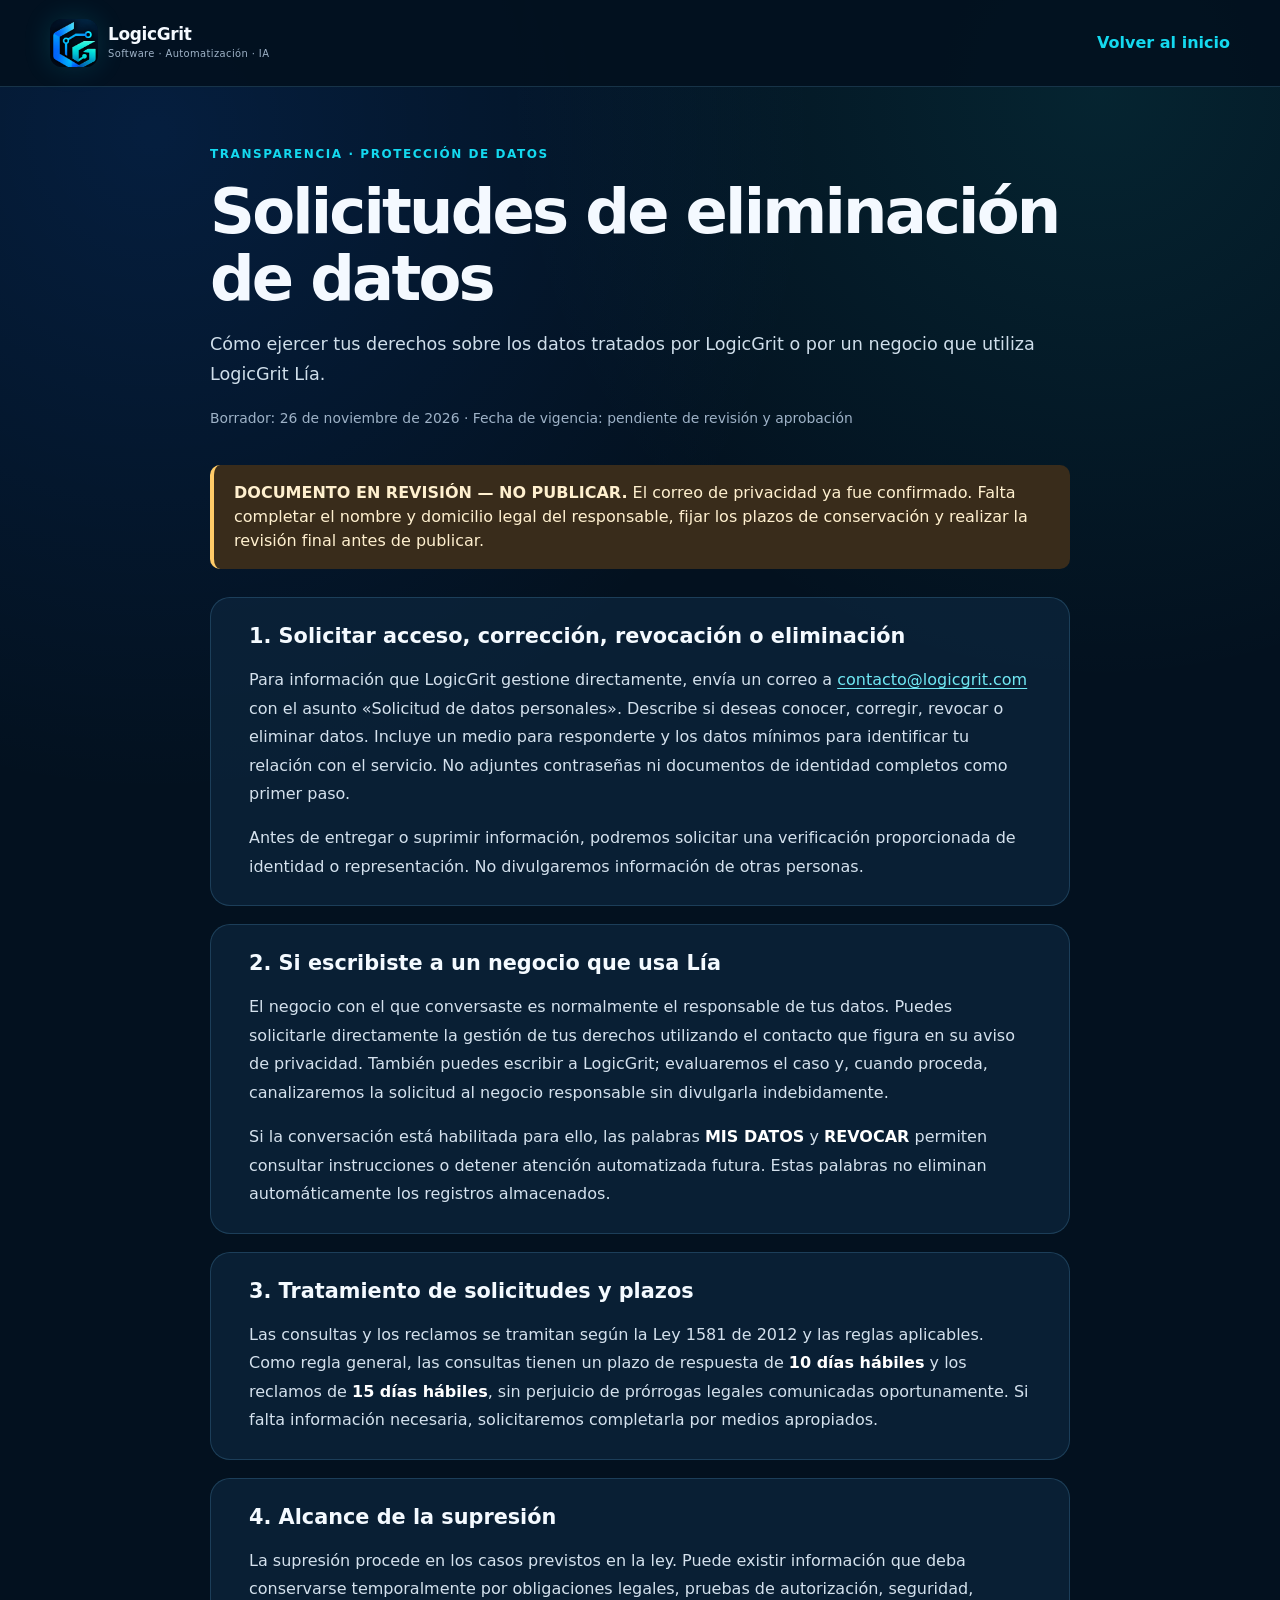
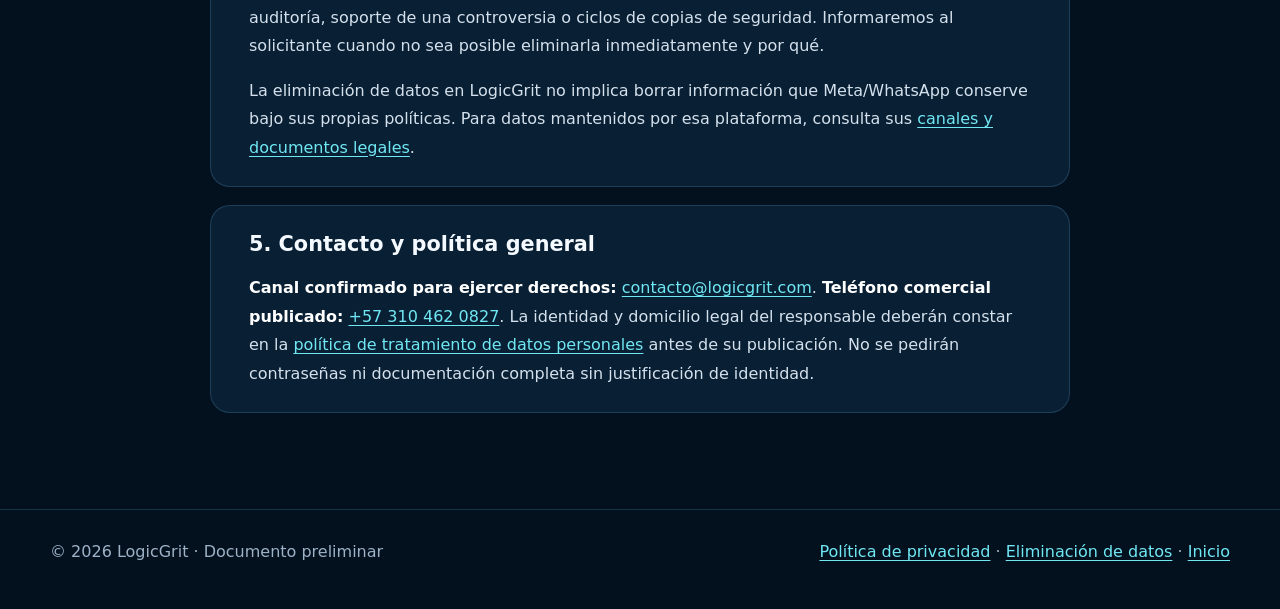
==== eliminacion-de-datos/index.html @ 10b46514 "docs: sustituir campos de contacto no confirmados por datos verificados y precisar borrador legal" ====
<!doctype html>
<html lang="es">
<head>
<meta charset="utf-8">
<meta name="viewport" content="width=device-width, initial-scale=1">
<meta name="theme-color" content="#061626">
<meta name="robots" content="noindex, nofollow">
<meta name="description" content="Cómo ejercer tus derechos sobre los datos tratados por LogicGrit o por un negocio que utiliza LogicGrit Lía.">
<link rel="canonical" href="https://logicgrit.com/eliminacion-de-datos/">
<link rel="icon" href="/assets/logicgrit-mark.png">
<link rel="stylesheet" href="/styles/styles.css">
<link rel="stylesheet" href="/styles/legal.css">
<title>Solicitudes de eliminación de datos | LogicGrit</title>
</head>
<body>
<a href="#contenido" class="skip-link">Saltar al contenido</a>
<header class="site-header legal-header"><div class="container nav-wrap">
<a class="brand" href="/" aria-label="LogicGrit, ir al inicio"><img src="/assets/logicgrit-mark.png" alt="" width="48" height="48"><span class="brand-copy"><strong>LogicGrit</strong><small>Software · Automatización · IA</small></span></a>
<a class="back-link" href="/">Volver al inicio</a>
</div></header>
<main id="contenido" class="container legal-main">
<div class="legal-hero"><div class="legal-kicker">Transparencia · Protección de datos</div>
<h1>Solicitudes de eliminación de datos</h1><p class="lead">Cómo ejercer tus derechos sobre los datos tratados por LogicGrit o por un negocio que utiliza LogicGrit Lía.</p>
<p class="legal-meta">Borrador: 26 de noviembre de 2026 · Fecha de vigencia: pendiente de revisión y aprobación</p></div>
<aside class="legal-draft" role="note"><strong>DOCUMENTO EN REVISIÓN — NO PUBLICAR.</strong> El correo de privacidad ya fue confirmado. Falta completar el nombre y domicilio legal del responsable, fijar los plazos de conservación y realizar la revisión final antes de publicar.</aside>
<article class="legal-article"><section class="legal-section"><h2>1. Solicitar acceso, corrección, revocación o eliminación</h2>
<p>Para información que LogicGrit gestione directamente, envía un correo a <a href="mailto:contacto@logicgrit.com?subject=Solicitud%20de%20datos%20personales">contacto@logicgrit.com</a> con el asunto «Solicitud de datos personales». Describe si deseas conocer, corregir, revocar o eliminar datos. Incluye un medio para responderte y los datos mínimos para identificar tu relación con el servicio. No adjuntes contraseñas ni documentos de identidad completos como primer paso.</p>
<p>Antes de entregar o suprimir información, podremos solicitar una verificación proporcionada de identidad o representación. No divulgaremos información de otras personas.</p></section>
<section class="legal-section"><h2>2. Si escribiste a un negocio que usa Lía</h2>
<p>El negocio con el que conversaste es normalmente el responsable de tus datos. Puedes solicitarle directamente la gestión de tus derechos utilizando el contacto que figura en su aviso de privacidad. También puedes escribir a LogicGrit; evaluaremos el caso y, cuando proceda, canalizaremos la solicitud al negocio responsable sin divulgarla indebidamente.</p>
<p>Si la conversación está habilitada para ello, las palabras <strong>MIS DATOS</strong> y <strong>REVOCAR</strong> permiten consultar instrucciones o detener atención automatizada futura. Estas palabras no eliminan automáticamente los registros almacenados.</p></section>
<section class="legal-section"><h2>3. Tratamiento de solicitudes y plazos</h2>
<p>Las consultas y los reclamos se tramitan según la Ley 1581 de 2012 y las reglas aplicables. Como regla general, las consultas tienen un plazo de respuesta de <strong>10 días hábiles</strong> y los reclamos de <strong>15 días hábiles</strong>, sin perjuicio de prórrogas legales comunicadas oportunamente. Si falta información necesaria, solicitaremos completarla por medios apropiados.</p></section>
<section class="legal-section"><h2>4. Alcance de la supresión</h2>
<p>La supresión procede en los casos previstos en la ley. Puede existir información que deba conservarse temporalmente por obligaciones legales, pruebas de autorización, seguridad, auditoría, soporte de una controversia o ciclos de copias de seguridad. Informaremos al solicitante cuando no sea posible eliminarla inmediatamente y por qué.</p>
<p>La eliminación de datos en LogicGrit no implica borrar información que Meta/WhatsApp conserve bajo sus propias políticas. Para datos mantenidos por esa plataforma, consulta sus <a href="https://www.whatsapp.com/legal/" rel="noopener noreferrer">canales y documentos legales</a>.</p></section>
<section class="legal-section"><h2>5. Contacto y política general</h2>
<p><strong>Canal confirmado para ejercer derechos:</strong> <a href="mailto:contacto@logicgrit.com">contacto@logicgrit.com</a>. <strong>Teléfono comercial publicado:</strong> <a href="tel:+573104620827">+57 310 462 0827</a>. La identidad y domicilio legal del responsable deberán constar en la <a href="/politica-de-privacidad/">política de tratamiento de datos personales</a> antes de su publicación. No se pedirán contraseñas ni documentación completa sin justificación de identidad.</p></section></article>
</main>
<footer class="legal-footer"><div class="container"><span>© 2026 LogicGrit · Documento preliminar</span><span><a href="/politica-de-privacidad/">Política de privacidad</a> · <a href="/eliminacion-de-datos/">Eliminación de datos</a> · <a href="/">Inicio</a></span></div></footer>
</body>
</html>
---- styles/styles.css ----
:root {
  --bg: #03111f;
  --bg-2: #071a2d;
  --surface: rgba(13, 38, 61, .72);
  --surface-solid: #0b2136;
  --line: rgba(117, 205, 255, .18);
  --text: #f4f9ff;
  --muted: #9eb2c7;
  --blue: #1477ff;
  --cyan: #14d9ef;
  --aqua: #24efd9;
  --green: #2fe3a7;
  --shadow: 0 24px 70px rgba(0, 0, 0, .36);
  --radius: 24px;
  --container: 1180px;
  --ease-fluid: cubic-bezier(.22, 1, .36, 1);
}

* { box-sizing: border-box; }
html { scroll-behavior: smooth; }
body {
  margin: 0;
  color: var(--text);
  background:
    radial-gradient(circle at 12% 6%, rgba(17, 111, 255, .14), transparent 28%),
    radial-gradient(circle at 86% 4%, rgba(27, 230, 226, .09), transparent 25%),
    var(--bg);
  font-family: Inter, ui-sans-serif, system-ui, -apple-system, BlinkMacSystemFont, "Segoe UI", sans-serif;
  overflow-x: hidden;
  line-height: 1.5;
}

body.menu-open { overflow: hidden; }
::selection { background: rgba(20, 217, 239, .3); color: #fff; }
a { color: inherit; text-decoration: none; }
button, input, textarea { font: inherit; }
img { max-width: 100%; display: block; }
svg { fill: currentColor; }
a, button { -webkit-tap-highlight-color: transparent; }
:focus-visible { outline: 3px solid var(--cyan); outline-offset: 4px; }

.page-noise {
  position: fixed; inset: 0; pointer-events: none; opacity: .17; z-index: 20;
  background-image: url("data:image/svg+xml,%3Csvg viewBox='0 0 140 140' xmlns='http://www.w3.org/2000/svg'%3E%3Cfilter id='n'%3E%3CfeTurbulence type='fractalNoise' baseFrequency='.9' numOctaves='2' stitchTiles='stitch'/%3E%3C/filter%3E%3Crect width='100%25' height='100%25' filter='url(%23n)' opacity='.09'/%3E%3C/svg%3E");
}

.cursor-glow {
  width: 420px; height: 420px; border-radius: 50%; position: fixed; left: -200px; top: -200px;
  pointer-events: none; z-index: -1; opacity: .22; filter: blur(8px);
  background: radial-gradient(circle, rgba(20, 217, 239, .22), rgba(20, 119, 255, .06) 50%, transparent 72%);
  transform: translate3d(var(--mx, 0), var(--my, 0), 0);
}

.container { width: min(calc(100% - clamp(28px, 4vw, 40px)), var(--container)); margin-inline: auto; }
.section { padding: clamp(76px, 9vw, 112px) 0; position: relative; }
.section-tight { padding: clamp(30px, 4vw, 34px) 0 clamp(72px, 8vw, 96px); }
.section-dark { background: linear-gradient(180deg, rgba(4, 19, 33, .24), rgba(8, 27, 46, .82) 52%, rgba(4, 17, 31, .3)); }
.two-col { display: grid; grid-template-columns: 1fr 1fr; gap: clamp(44px, 6vw, 76px); }
.align-center { align-items: center; }

.site-header {
  position: fixed; inset: 0 0 auto; z-index: 30; transition: background-color .3s var(--ease-fluid), border-color .3s var(--ease-fluid), backdrop-filter .3s var(--ease-fluid);
  border-bottom: 1px solid transparent;
}
.site-header.scrolled {
  background: rgba(3, 17, 31, .82); backdrop-filter: blur(18px); -webkit-backdrop-filter: blur(18px);
  border-color: rgba(255, 255, 255, .07);
}
.nav-wrap { height: 86px; display: flex; align-items: center; gap: 28px; }
.brand { display: flex; align-items: center; gap: 10px; min-width: 205px; }
.brand img { width: 48px; height: 48px; border-radius: 12px; object-fit: cover; box-shadow: 0 0 28px rgba(20, 217, 239, .15); }
.brand-copy { display: flex; flex-direction: column; line-height: 1.05; }
.brand-copy strong { font-size: 1.06rem; letter-spacing: -.02em; }
.brand-copy small { color: var(--muted); font-size: .62rem; letter-spacing: .04em; margin-top: 5px; }
.primary-nav { display: flex; gap: 28px; margin-left: auto; }
.primary-nav a { font-size: .91rem; color: #c8d5e2; transition: .2s ease; }
.primary-nav a:hover { color: var(--cyan); }
.menu-toggle { display: none; margin-left: auto; background: none; border: 0; padding: 8px; color: white; }
.menu-toggle span { width: 24px; height: 2px; background: currentColor; display: block; margin: 5px 0; transition: .2s; }

.btn {
  display: inline-flex; align-items: center; justify-content: center; gap: 10px; min-height: 52px;
  border-radius: 14px; padding: 0 20px; font-weight: 760; letter-spacing: -.01em; border: 1px solid transparent;
  transition: transform .3s var(--ease-fluid), box-shadow .3s var(--ease-fluid), border-color .3s var(--ease-fluid), background .3s var(--ease-fluid);
}
.btn:hover { transform: translateY(-2px); }
.btn svg { width: 20px; height: 20px; }
.btn-small { min-height: 42px; padding-inline: 16px; font-size: .88rem; }
.btn-primary { color: #001320; background: linear-gradient(120deg, var(--cyan), #29eeea 52%, #51f7cf); box-shadow: 0 12px 30px rgba(20, 217, 239, .18); }
.btn-primary:hover { box-shadow: 0 16px 38px rgba(20, 217, 239, .28); }
.btn-secondary { background: rgba(255, 255, 255, .06); border-color: rgba(255, 255, 255, .12); color: #eff8ff; }
.btn-secondary:hover, .btn-outline:hover { border-color: rgba(20, 217, 239, .5); background: rgba(20, 217, 239, .07); }
.btn-outline { border-color: rgba(255,255,255,.14); background: rgba(255,255,255,.04); }

.hero { min-height: 880px; padding-top: 156px; overflow: hidden; }
.hero::before {
  content: ""; position: absolute; width: 760px; height: 760px; border-radius: 50%; right: -280px; top: 50px;
  background: radial-gradient(circle, rgba(0, 219, 255, .14), rgba(16, 100, 255, .07) 42%, transparent 72%); filter: blur(3px);
}
.hero-grid { display: grid; grid-template-columns: 1.02fr .98fr; gap: 42px; align-items: center; }
.hero-copy { min-width: 0; }
.eyebrow, .section-kicker { color: #75eafa; text-transform: uppercase; font-size: .75rem; letter-spacing: .15em; font-weight: 800; }
.eyebrow { display: inline-flex; align-items: center; gap: 8px; padding: 9px 12px; border: 1px solid rgba(38, 219, 239, .18); background: rgba(16, 71, 105, .22); border-radius: 999px; }
.status-dot { width: 7px; height: 7px; background: var(--aqua); border-radius: 50%; box-shadow: 0 0 0 7px rgba(36, 239, 217, .08), 0 0 16px rgba(36, 239, 217, .8); }
.hero h1 { font-size: clamp(2.8rem, 6vw, 6.6rem); line-height: .91; letter-spacing: -.065em; margin: 28px 0 28px; max-width: 750px; overflow-wrap: break-word; }
h1 span, h2 span { background: linear-gradient(105deg, #1b82ff, #16dbed 58%, #4ff5d3); -webkit-background-clip: text; background-clip: text; color: transparent; }
.hero-lead { max-width: 690px; font-size: 1.17rem; line-height: 1.7; color: #b8c8d9; }
.hero-actions { display: flex; flex-wrap: wrap; gap: 12px; margin-top: 34px; }
.hero-note { display: flex; align-items: center; gap: 10px; color: #93a8bb; font-size: .91rem; margin-top: 22px; }
.check { width: 23px; height: 23px; display: grid; place-items: center; border-radius: 50%; background: rgba(36, 239, 217, .09); color: var(--aqua); border: 1px solid rgba(36,239,217,.18); }

.hero-visual { min-height: 590px; position: relative; perspective: 1000px; }
.system-core {
  width: 170px; height: 170px; position: absolute; top: 47%; left: 50%; transform: translate(-50%, -50%);
  border-radius: 50%; display: grid; place-items: center; z-index: 5; background: radial-gradient(circle at 35% 28%, rgba(38, 221, 255, .16), rgba(5, 25, 44, .9) 64%);
  box-shadow: inset 0 0 0 1px rgba(87, 222, 255, .28), 0 0 70px rgba(24, 161, 255, .17), 0 30px 80px rgba(0,0,0,.4);
}
.system-core::before { content: ""; position: absolute; inset: 10px; border: 1px dashed rgba(55, 229, 238, .34); border-radius: inherit; animation: rotateSelf 20s linear infinite; }
.system-core img { width: 92px; height: 92px; object-fit: cover; border-radius: 22px; }
.system-core span { position: absolute; bottom: 18px; font-size: .67rem; color: #77e7ee; letter-spacing: .08em; text-transform: uppercase; }
.system-orbit { position: absolute; border: 1px solid rgba(61, 196, 255, .14); border-radius: 50%; top: 47%; left: 50%; transform: translate(-50%, -50%); }
.orbit-one { width: 390px; height: 390px; animation: breathe 4s ease-in-out infinite; }
.orbit-two { width: 540px; height: 540px; border-style: dashed; animation: rotate 35s linear infinite; }
.orbit-two::after, .orbit-one::after { content: ""; position: absolute; width: 7px; height: 7px; border-radius: 50%; background: var(--cyan); box-shadow: 0 0 14px var(--cyan); top: 7%; left: 23%; }
.floating-node { position: absolute; display: flex; align-items: center; gap: 10px; padding: 11px 14px 11px 11px; min-width: 154px; border-radius: 16px; background: rgba(6, 29, 49, .8); border: 1px solid rgba(62, 195, 255, .17); box-shadow: 0 14px 40px rgba(0,0,0,.27); backdrop-filter: blur(14px); z-index: 6; animation: float 4.5s ease-in-out infinite; }
.floating-node small { display: block; color: #7d94aa; font-size: .62rem; text-transform: uppercase; letter-spacing: .09em; }
.floating-node strong { font-size: .83rem; }
.node-icon { width: 38px; height: 38px; border-radius: 11px; display: grid; place-items: center; font-size: .75rem; font-weight: 900; color: #001626; background: linear-gradient(135deg, var(--cyan), var(--aqua)); box-shadow: 0 0 25px rgba(20, 217, 239, .18); }
.node-whatsapp { top: 10%; left: 4%; }
.node-ai { top: 15%; right: -1%; animation-delay: -.8s; }
.node-crm { bottom: 22%; left: -2%; animation-delay: -1.5s; }
.node-calendar { bottom: 13%; right: 0; animation-delay: -2.3s; }
.glass-panel { background: linear-gradient(180deg, rgba(16, 50, 77, .76), rgba(7, 29, 49, .8)); border: 1px solid rgba(91, 206, 255, .16); backdrop-filter: blur(15px); box-shadow: var(--shadow); }

.integration-strip { display: flex; justify-content: center; align-items: center; gap: 18px; margin-top: 88px; color: #7790a7; font-weight: 700; font-size: .77rem; letter-spacing: .05em; text-transform: uppercase; flex-wrap: wrap; }
.integration-strip i { width: 4px; height: 4px; border-radius: 50%; background: #1cccf0; box-shadow: 0 0 10px #1cccf0; }

.stat-grid { display: grid; grid-template-columns: repeat(4, 1fr); border: 1px solid rgba(255,255,255,.08); border-radius: 24px; overflow: hidden; background: rgba(255,255,255,.025); }
.stat-card { padding: 30px; min-height: 184px; position: relative; }
.stat-card + .stat-card { border-left: 1px solid rgba(255,255,255,.08); }
.stat-number { font-size: 3.35rem; line-height: 1; letter-spacing: -.06em; font-weight: 850; color: white; }
.stat-number span:last-child { color: var(--cyan); }
.stat-card p { color: #8fa5b9; font-size: .86rem; line-height: 1.55; margin-bottom: 0; }

.section-copy h2, .section-heading h2 { font-size: clamp(2.45rem, 4vw, 4.15rem); line-height: 1.02; letter-spacing: -.05em; margin: 15px 0 22px; }
.section-copy > p, .section-heading > p { color: #9fb3c6; font-size: 1.03rem; line-height: 1.72; }
.section-copy .muted { color: #71899e; }
.section-heading { max-width: 800px; margin-bottom: 56px; }
.section-heading.center { margin-left: auto; margin-right: auto; text-align: center; }
.text-link { display: inline-flex; gap: 8px; margin-top: 12px; color: #65e6ef; font-weight: 800; }
.text-link span { transition: .2s; }
.text-link:hover span { transform: translateX(4px); }

.problem-section { overflow: hidden; }
.problem-section::after { content: ""; position: absolute; width: 560px; height: 560px; left: -320px; top: 80px; border-radius: 50%; background: rgba(16, 115, 255, .07); filter: blur(40px); }
.steps-stack { display: grid; gap: 14px; }
.step-card { display: grid; grid-template-columns: 54px 1fr; gap: 18px; padding: 22px; border: 1px solid rgba(255,255,255,.08); border-radius: 18px; background: rgba(255,255,255,.025); transition: .25s ease; }
.step-card:hover, .step-card.active { transform: translateX(7px); border-color: rgba(20,217,239,.28); background: linear-gradient(90deg, rgba(19, 113, 255, .08), rgba(20, 217, 239, .05)); }
.step-card > span { width: 48px; height: 48px; display: grid; place-items: center; border-radius: 13px; font-weight: 850; background: linear-gradient(135deg, rgba(20, 119, 255, .2), rgba(20,217,239,.16)); color: #77ebf1; border: 1px solid rgba(69, 211, 255, .16); }
.step-card h3 { margin: 2px 0 5px; font-size: 1.08rem; }
.step-card p { margin: 0; color: #879db1; font-size: .88rem; }

.feature-grid { display: grid; grid-template-columns: repeat(3, 1fr); gap: 16px; }
.feature-card { min-height: 255px; padding: 26px; border-radius: 22px; border: 1px solid rgba(73, 189, 255, .12); background: linear-gradient(160deg, rgba(15, 43, 67, .8), rgba(6, 24, 42, .68)); position: relative; overflow: hidden; transition: .25s ease; }
.feature-card::after { content: ""; position: absolute; inset: auto -60px -90px auto; width: 160px; height: 160px; border-radius: 50%; background: rgba(17, 174, 255, .08); filter: blur(2px); }
.feature-card:hover { transform: translateY(-5px); border-color: rgba(20, 217, 239, .3); box-shadow: 0 20px 50px rgba(0,0,0,.22); }
.feature-icon { width: 48px; height: 48px; border-radius: 14px; display: grid; place-items: center; background: linear-gradient(135deg, #176fff, #1dd9e9); color: white; font-weight: 900; box-shadow: 0 12px 25px rgba(18, 127, 255, .18); }
.feature-card h3 { font-size: 1.13rem; margin: 23px 0 10px; }
.feature-card p { color: #91a7bb; font-size: .9rem; margin: 0; line-height: 1.62; }

.workflow-section { overflow: hidden; }
.workflow-board { display: grid; grid-template-columns: 1fr auto 1.05fr auto 1fr auto 1fr; align-items: center; gap: 14px; padding: 24px; border-radius: 26px; border: 1px solid rgba(255,255,255,.08); background: rgba(255,255,255,.025); box-shadow: var(--shadow); }
.workflow-column { display: grid; gap: 9px; padding: 14px; border-radius: 18px; background: rgba(8, 30, 50, .72); min-height: 228px; align-content: start; }
.workflow-column small { color: #76dceb; text-transform: uppercase; letter-spacing: .11em; font-weight: 800; margin-bottom: 5px; }
.workflow-column.emphasis { background: linear-gradient(180deg, rgba(16, 92, 145, .25), rgba(7, 33, 54, .82)); border: 1px solid rgba(26, 203, 239, .16); }
.workflow-column.result .flow-chip { border-color: rgba(47, 227, 167, .14); }
.flow-chip { padding: 12px 13px; border-radius: 12px; border: 1px solid rgba(255,255,255,.075); color: #c5d3df; font-size: .82rem; background: rgba(255,255,255,.025); }
.flow-arrow { color: #26dbe7; font-size: 1.25rem; opacity: .7; }

.software-section { background: radial-gradient(circle at 19% 52%, rgba(16, 110, 255, .09), transparent 31%); }
.software-grid { display: grid; grid-template-columns: .95fr 1.05fr; gap: 70px; align-items: center; }
.code-window { border-radius: 22px; overflow: hidden; transform: perspective(1200px) rotateY(4deg) rotateX(2deg); }
.code-top { height: 48px; display: flex; align-items: center; gap: 8px; padding: 0 16px; border-bottom: 1px solid rgba(255,255,255,.07); color: #758ba0; font-size: .72rem; }
.code-top i { width: 9px; height: 9px; border-radius: 50%; background: #395067; }
.code-top span { margin-left: 8px; }
.code-window pre { margin: 0; padding: 26px; overflow: auto; min-height: 320px; background: rgba(2, 13, 24, .55); }
.code-window code { color: #b7c8d8; font-family: "SFMono-Regular", Consolas, "Liberation Mono", monospace; font-size: .82rem; line-height: 1.9; }
.c-purple { color: #bf8cff; }.c-blue { color: #54d8ff; }.c-green { color: #65e8b0; }
.code-status { padding: 13px 16px; font-family: monospace; font-size: .7rem; color: #81d9be; border-top: 1px solid rgba(255,255,255,.06); }
.code-status span { color: #3af1ae; }
.software-list { display: grid; grid-template-columns: 1fr 1fr; gap: 11px; margin-top: 24px; }
.software-list > div { padding: 15px 0; border-bottom: 1px solid rgba(255,255,255,.07); }
.software-list b { display: block; font-size: .91rem; margin-bottom: 5px; }
.software-list span { display: block; color: #7f96ab; font-size: .78rem; }

.industry-tabs { display: flex; flex-wrap: wrap; justify-content: center; gap: 8px; margin-bottom: 20px; }
.industry-tab { border: 1px solid rgba(255,255,255,.09); color: #8fa7ba; background: rgba(255,255,255,.025); border-radius: 999px; padding: 10px 15px; cursor: pointer; transition: .2s; }
.industry-tab:hover, .industry-tab.active { color: #00131e; border-color: transparent; background: linear-gradient(110deg, #18d8ed, #4af0d7); }
.industry-panel { max-width: 920px; min-height: 210px; margin: 0 auto; border-radius: 24px; padding: 34px; display: grid; grid-template-columns: 1.3fr .7fr; gap: 34px; border: 1px solid rgba(20, 217, 239, .14); background: linear-gradient(120deg, rgba(16, 49, 75, .84), rgba(5, 26, 44, .78)); box-shadow: var(--shadow); transition: min-height .35s var(--ease-fluid), padding .35s var(--ease-fluid); }
.panel-label { color: #67dfe8; text-transform: uppercase; letter-spacing: .12em; font-size: .67rem; font-weight: 800; }
.industry-panel h3 { font-size: 1.7rem; margin: 8px 0 12px; }
.industry-panel p { color: #9cb0c3; margin: 0; }
.panel-benefit { padding-left: 30px; border-left: 1px solid rgba(255,255,255,.08); display: flex; flex-direction: column; justify-content: center; }
.panel-benefit span { color: #5eeadf; text-transform: uppercase; letter-spacing: .12em; font-size: .67rem; font-weight: 800; margin-bottom: 8px; }
.panel-benefit strong { line-height: 1.5; }

.process-grid { align-items: start; }
.sticky-copy { position: sticky; top: 140px; }
.timeline { position: relative; display: grid; gap: 0; }
.timeline::before { content: ""; position: absolute; top: 35px; bottom: 34px; left: 27px; width: 1px; background: linear-gradient(var(--cyan), rgba(20,217,239,.12)); }
.timeline article { display: grid; grid-template-columns: 56px 1fr; gap: 20px; padding: 0 0 34px; position: relative; }
.timeline article > span { width: 56px; height: 56px; border-radius: 50%; display: grid; place-items: center; background: #0b263d; border: 1px solid rgba(20, 217, 239, .2); color: #61e7ed; font-weight: 900; z-index: 2; box-shadow: 0 0 0 7px #03111f; }
.timeline h3 { margin: 3px 0 6px; font-size: 1.2rem; }
.timeline p { color: #899fb2; margin: 0; font-size: .9rem; }
.sticky-copy .btn { margin-top: 18px; }

.kpi-section { padding-top: 20px; }
.kpi-shell { padding: 46px; border-radius: 28px; background: linear-gradient(120deg, #eaf8ff 0%, #fff 54%, #e6fbfa 100%); color: #06182b; display: grid; grid-template-columns: .85fr 1.15fr; gap: 44px; align-items: center; }
.kpi-shell h2 { font-size: clamp(2rem, 3.5vw, 3.4rem); line-height: 1; letter-spacing: -.05em; margin: 14px 0 0; }
.kpi-shell .section-kicker { color: #078da6; }
.kpi-tags { display: flex; flex-wrap: wrap; gap: 8px; }
.kpi-tags span { padding: 10px 12px; border-radius: 999px; background: white; border: 1px solid rgba(3, 32, 52, .09); font-size: .78rem; font-weight: 750; box-shadow: 0 4px 16px rgba(12, 38, 57, .05); }

.faq-grid { display: grid; grid-template-columns: .7fr 1.3fr; gap: 72px; align-items: start; }
.accordion { border-top: 1px solid rgba(255,255,255,.08); }
.faq-item { border-bottom: 1px solid rgba(255,255,255,.08); }
.faq-item button { width: 100%; display: flex; justify-content: space-between; gap: 20px; text-align: left; color: #eef8ff; background: none; border: 0; padding: 22px 0; cursor: pointer; font-weight: 760; }
.faq-item button b { font-size: 1.35rem; color: #4fe3ea; transition: .25s; }
.faq-item.open button b { transform: rotate(45deg); }
.faq-answer { display: grid; grid-template-rows: 0fr; transition: grid-template-rows .28s ease; }
.faq-answer > p { overflow: hidden; margin: 0; color: #8fa5b8; line-height: 1.68; }
.faq-item.open .faq-answer { grid-template-rows: 1fr; }
.faq-item.open .faq-answer > p { padding: 0 0 22px; }

.final-cta { padding-top: 40px; }
.cta-card { min-height: 360px; padding: 52px; border-radius: 30px; display: grid; grid-template-columns: 1.25fr .75fr; gap: 40px; align-items: center; position: relative; overflow: hidden; border: 1px solid rgba(68, 218, 255, .18); background: linear-gradient(125deg, rgba(11, 56, 87, .9), rgba(5, 26, 46, .92) 58%, rgba(7, 74, 80, .72)); box-shadow: var(--shadow); }
.cta-card::after { content: ""; position: absolute; inset: 0; background-image: linear-gradient(rgba(255,255,255,.025) 1px, transparent 1px), linear-gradient(90deg, rgba(255,255,255,.025) 1px, transparent 1px); background-size: 34px 34px; mask-image: linear-gradient(to right, transparent, #000); pointer-events: none; }
.cta-light { position: absolute; width: 420px; height: 420px; right: -120px; top: -160px; border-radius: 50%; background: rgba(30, 234, 223, .17); filter: blur(40px); }
.cta-copy, .cta-actions { position: relative; z-index: 2; }
.cta-copy h2 { font-size: clamp(2.5rem, 4vw, 4rem); line-height: .98; letter-spacing: -.055em; margin: 14px 0 20px; }
.cta-copy p { color: #9bb2c6; max-width: 650px; }
.cta-actions { display: grid; gap: 10px; }

.site-footer { padding: 48px 0 26px; border-top: 1px solid rgba(255,255,255,.07); background: #020b13; }
.footer-grid { display: grid; grid-template-columns: 1.4fr .8fr .5fr; gap: 44px; }
.footer-brand { display: flex; gap: 14px; align-items: center; }
.footer-brand img { width: 60px; height: 60px; object-fit: cover; border-radius: 15px; }
.footer-brand strong { font-size: 1.08rem; }
.footer-brand p { color: #748ba0; font-size: .78rem; margin: 5px 0 0; max-width: 390px; }
.footer-links, .footer-contact { display: grid; gap: 9px; align-content: start; }
.footer-links a, .footer-contact a { color: #91a6b9; font-size: .82rem; }
.footer-links a:hover, .footer-contact a:hover { color: var(--cyan); }
.footer-bottom { display: flex; justify-content: space-between; gap: 30px; padding-top: 28px; margin-top: 32px; border-top: 1px solid rgba(255,255,255,.06); color: #5d7488; font-size: .68rem; }

.floating-whatsapp { position: fixed; right: 22px; bottom: 22px; z-index: 28; display: flex; align-items: center; gap: 9px; padding: 12px 15px; border-radius: 999px; color: #001b13; background: #39e79a; box-shadow: 0 14px 35px rgba(20, 190, 119, .26); font-weight: 850; font-size: .83rem; transition: .2s ease; }
.floating-whatsapp:hover { transform: translateY(-3px) scale(1.02); }
.floating-whatsapp svg { width: 21px; height: 21px; }

.reveal { opacity: 0; transform: translateY(24px); transition: opacity .7s var(--ease-fluid), transform .7s var(--ease-fluid); }
.reveal.visible { opacity: 1; transform: translateY(0); }

@keyframes rotate { to { transform: translate(-50%, -50%) rotate(360deg); } }
@keyframes rotateSelf { to { transform: rotate(360deg); } }
@keyframes breathe { 0%,100% { opacity: .4; transform: translate(-50%, -50%) scale(.98); } 50% { opacity: 1; transform: translate(-50%, -50%) scale(1.03); } }
@keyframes float { 0%,100% { transform: translateY(0); } 50% { transform: translateY(-9px); } }

@media (prefers-reduced-motion: reduce) {
  * { scroll-behavior: auto !important; animation-duration: .01ms !important; animation-iteration-count: 1 !important; transition-duration: .01ms !important; }
  .reveal { opacity: 1; transform: none; }
}

@media (max-width: 1020px) {
  .primary-nav { gap: 18px; }
  .header-cta { display: none; }
  .hero-grid { grid-template-columns: 1fr; }
  .hero { padding-top: 140px; }
  .hero-copy { text-align: center; }
  .hero-lead, .hero h1 { margin-left: auto; margin-right: auto; }
  .hero-actions, .hero-note { justify-content: center; }
  .hero-visual { max-width: 680px; width: 100%; margin: 10px auto 0; }
  .stat-grid { grid-template-columns: 1fr 1fr; }
  .stat-card:nth-child(3) { border-left: 0; border-top: 1px solid rgba(255,255,255,.08); }
  .stat-card:nth-child(4) { border-top: 1px solid rgba(255,255,255,.08); }
  .two-col, .software-grid, .faq-grid { grid-template-columns: 1fr; gap: 44px; }
  .feature-grid { grid-template-columns: 1fr 1fr; }
  .workflow-board { grid-template-columns: 1fr 1fr; }
  .flow-arrow { display: none; }
  .software-visual { max-width: 720px; margin: 0 auto; width: 100%; }
  .sticky-copy { position: static; }
  .kpi-shell { grid-template-columns: 1fr; }
  .cta-card { grid-template-columns: 1fr; }
}

@media (max-width: 760px) {
  .nav-wrap { height: 72px; }
  .brand img { width: 42px; height: 42px; }
  .brand-copy small { display: none; }
  .menu-toggle { display: block; }
  .primary-nav {
    position: fixed; inset: 72px 14px auto; display: grid; gap: 0; padding: 14px; border-radius: 18px;
    background: rgba(5, 22, 38, .97); border: 1px solid rgba(255,255,255,.08); box-shadow: 0 24px 60px rgba(0,0,0,.36);
    opacity: 0; pointer-events: none; transform: translateY(-12px) scale(.985); transform-origin: top; transition: opacity .28s var(--ease-fluid), transform .28s var(--ease-fluid);
  }
  .primary-nav.open { opacity: 1; pointer-events: auto; transform: translateY(0) scale(1); }
  .primary-nav a { padding: 13px 12px; border-bottom: 1px solid rgba(255,255,255,.05); }
  .menu-toggle.active span:nth-child(1) { transform: translateY(7px) rotate(45deg); }
  .menu-toggle.active span:nth-child(2) { opacity: 0; }
  .menu-toggle.active span:nth-child(3) { transform: translateY(-7px) rotate(-45deg); }
  .hero { min-height: auto; padding-top: 118px; }
  .hero h1 { font-size: clamp(2.75rem, 13vw, 5rem); }
  .hero-lead { font-size: 1rem; }
  .hero-actions { display: grid; }
  .hero-actions .btn { width: 100%; }
  .hero-visual { min-height: clamp(420px, 68vw, 500px); margin: 4px auto -12px; transition: min-height .35s var(--ease-fluid); }
  .orbit-two { width: min(500px, 120vw); height: auto; aspect-ratio: 1; }
  .orbit-one { width: min(390px, 92vw); height: auto; aspect-ratio: 1; }
  .system-core { width: clamp(142px, 24vw, 170px); height: clamp(142px, 24vw, 170px); }
  .system-core img { width: clamp(76px, 13vw, 92px); height: clamp(76px, 13vw, 92px); }
  .floating-node { min-width: clamp(132px, 23vw, 154px); }
  .node-whatsapp { left: 0; }.node-ai { right: 0; }.node-crm { left: 0; }.node-calendar { right: 0; }
  .integration-strip { margin-top: 35px; gap: 11px; }
  .stat-grid { grid-template-columns: 1fr; }
  .stat-card + .stat-card { border-left: 0; border-top: 1px solid rgba(255,255,255,.08); }
  .feature-grid { grid-template-columns: 1fr; }
  .workflow-board { grid-template-columns: 1fr; }
  .workflow-column { min-height: auto; }
  .software-list { grid-template-columns: 1fr; }
  .industry-panel { grid-template-columns: 1fr; padding: 26px; }
  .panel-benefit { padding-left: 0; padding-top: 20px; border-left: 0; border-top: 1px solid rgba(255,255,255,.08); }
  .kpi-shell { padding: 30px 24px; }
  .cta-card { padding: 34px 24px; }
  .footer-grid { grid-template-columns: 1fr; gap: 26px; }
  .footer-bottom { flex-direction: column; }
  .floating-whatsapp span { display: none; }
  .floating-whatsapp { width: 50px; height: 50px; justify-content: center; padding: 0; }
}

@media (max-width: 520px) {
  .hero { padding-top: 108px; }
  .eyebrow { max-width: 100%; justify-content: center; padding: 8px 10px; font-size: .58rem; letter-spacing: .09em; line-height: 1.4; }
  .hero h1 { font-size: clamp(2.35rem, 10.8vw, 3.1rem); letter-spacing: -.055em; }
  .hero-actions { width: 100%; justify-content: stretch; }
  .hero-actions .btn { min-width: 0; padding-inline: 14px; font-size: .88rem; overflow-wrap: anywhere; }
  .hero-note { align-items: flex-start; }
  .hero-note .check { flex: 0 0 23px; }
  .hero-visual { min-height: clamp(390px, 118vw, 450px); margin-top: -8px; }
  .floating-node { min-width: 122px; gap: 7px; padding: 8px 10px 8px 8px; }
  .floating-node strong { font-size: .74rem; }
  .floating-node small { font-size: .56rem; }
  .node-icon { width: 32px; height: 32px; border-radius: 9px; }
  .node-whatsapp { top: 8%; }.node-ai { top: 14%; }.node-crm { bottom: 22%; }.node-calendar { bottom: 13%; }
  .stat-number { font-size: 3rem; }
  .industry-tabs { justify-content: flex-start; overflow-x: auto; flex-wrap: nowrap; padding-bottom: 6px; scrollbar-width: none; }
  .industry-tabs::-webkit-scrollbar { display: none; }
  .industry-tab { white-space: nowrap; }
}
---- styles/legal.css ----
/* Borrador legal: estilos independientes, sin alterar el inicio existente. */
.legal-header{position:static;background:rgba(3,17,31,.92);border-bottom:1px solid var(--line)}
.legal-header .nav-wrap{height:auto;min-height:86px;justify-content:space-between}
.legal-header .brand{min-width:0}
.legal-header .back-link{color:var(--cyan);font-weight:650}
.legal-main{padding:58px 0 96px}
.legal-hero{max-width:860px;margin:0 auto 36px}
.legal-kicker{text-transform:uppercase;letter-spacing:.13em;color:var(--cyan);font-size:.75rem;font-weight:750}
.legal-hero h1{font-size:clamp(2.1rem,5vw,3.9rem);line-height:1.08;letter-spacing:-.045em;margin:15px 0}
.legal-hero .lead{font-size:1.1rem;color:#cfdeea;line-height:1.7}
.legal-draft{max-width:860px;margin:0 auto 28px;padding:16px 20px;border-left:4px solid #ffcb68;background:#392c1b;color:#fff0cf;border-radius:10px}
.legal-article{max-width:860px;margin:0 auto;display:grid;gap:18px}
.legal-section{padding:24px clamp(18px,4vw,38px);border:1px solid var(--line);border-radius:20px;background:var(--surface)}
.legal-section h2{font-size:1.3rem;line-height:1.35;margin:0 0 15px;color:#f4faff}
.legal-section p,.legal-section li{color:#d4e1ed;line-height:1.78}
.legal-section p:last-child,.legal-section ul:last-child{margin-bottom:0}
.legal-section a,.legal-footer a{color:#70e8f4;text-decoration:underline;text-underline-offset:3px}
.legal-section strong{color:#fff}
.legal-section mark{background:#5b381d;color:#fff4d7;padding:0 .2em}
.legal-section ul{padding-left:1.35rem}
.legal-footer{border-top:1px solid var(--line);padding:30px 0 45px;color:var(--muted)}
.legal-footer .container{display:flex;gap:22px;flex-wrap:wrap;justify-content:space-between}
.legal-meta{font-size:.87rem;color:var(--muted);margin-top:18px}
.skip-link{position:absolute;top:-200px;left:12px;padding:10px;background:var(--cyan);color:#00121d;z-index:99}
.skip-link:focus{top:10px}
@media(max-width:660px){.legal-main{padding-top:38px}.legal-header .nav-wrap{min-height:72px}.legal-header .brand-copy small{display:none}.legal-section{border-radius:15px}}
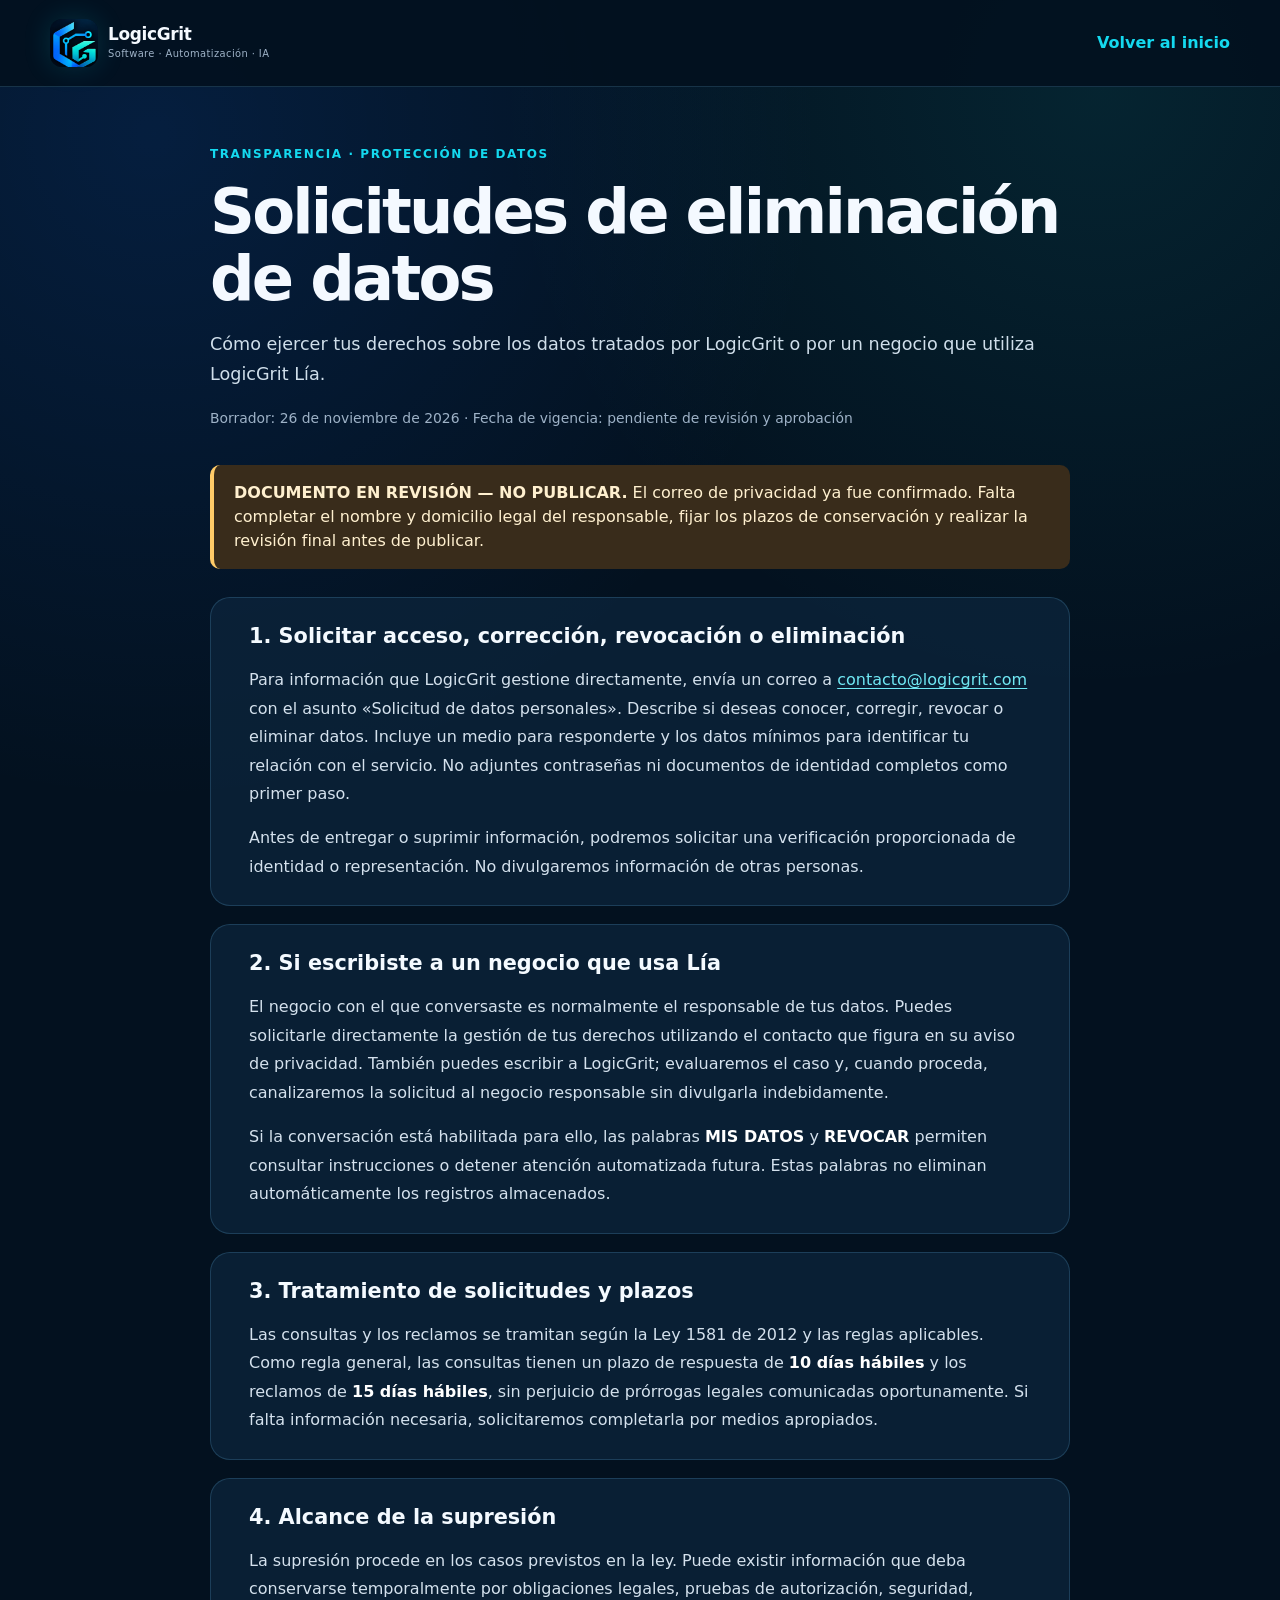
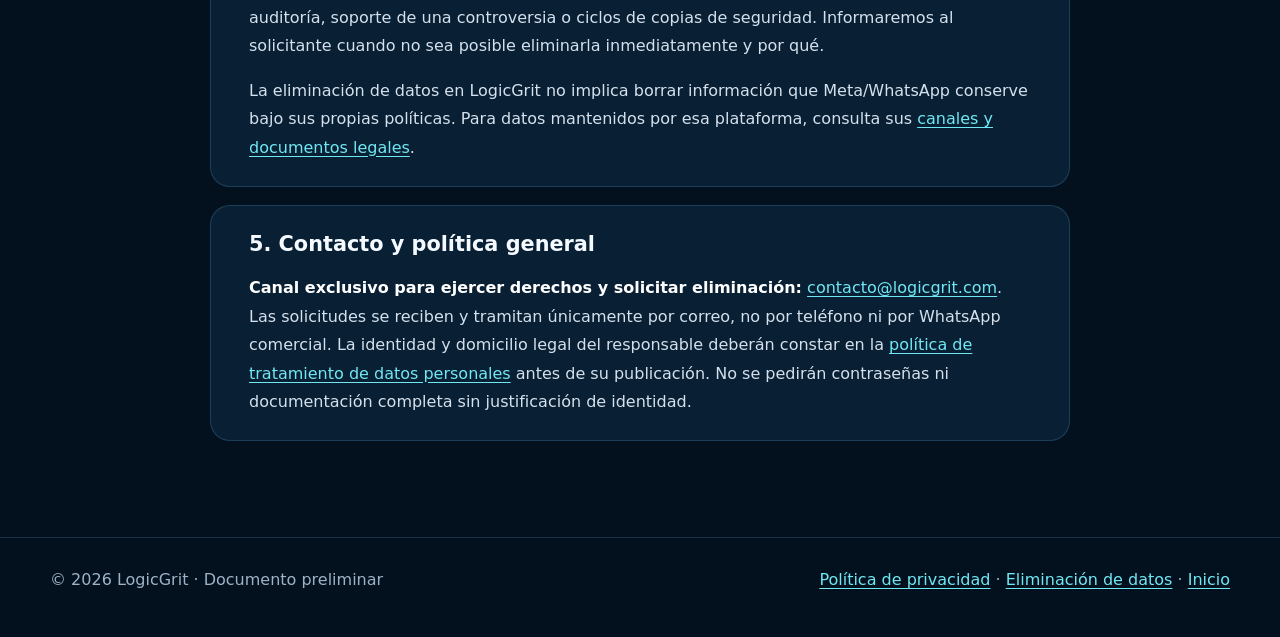
==== commit 79c1d1dc: "docs: definir correo como canal exclusivo para derechos de privacidad" ====
--- a/eliminacion-de-datos/index.html
+++ b/eliminacion-de-datos/index.html
@@ -35,7 +35,7 @@
 <p>La supresión procede en los casos previstos en la ley. Puede existir información que deba conservarse temporalmente por obligaciones legales, pruebas de autorización, seguridad, auditoría, soporte de una controversia o ciclos de copias de seguridad. Informaremos al solicitante cuando no sea posible eliminarla inmediatamente y por qué.</p>
 <p>La eliminación de datos en LogicGrit no implica borrar información que Meta/WhatsApp conserve bajo sus propias políticas. Para datos mantenidos por esa plataforma, consulta sus <a href="https://www.whatsapp.com/legal/" rel="noopener noreferrer">canales y documentos legales</a>.</p></section>
 <section class="legal-section"><h2>5. Contacto y política general</h2>
-<p><strong>Canal confirmado para ejercer derechos:</strong> <a href="mailto:contacto@logicgrit.com">contacto@logicgrit.com</a>. <strong>Teléfono comercial publicado:</strong> <a href="tel:+573104620827">+57 310 462 0827</a>. La identidad y domicilio legal del responsable deberán constar en la <a href="/politica-de-privacidad/">política de tratamiento de datos personales</a> antes de su publicación. No se pedirán contraseñas ni documentación completa sin justificación de identidad.</p></section></article>
+<p><strong>Canal exclusivo para ejercer derechos y solicitar eliminación:</strong> <a href="mailto:contacto@logicgrit.com">contacto@logicgrit.com</a>. Las solicitudes se reciben y tramitan únicamente por correo, no por teléfono ni por WhatsApp comercial. La identidad y domicilio legal del responsable deberán constar en la <a href="/politica-de-privacidad/">política de tratamiento de datos personales</a> antes de su publicación. No se pedirán contraseñas ni documentación completa sin justificación de identidad.</p></section></article>
 </main>
 <footer class="legal-footer"><div class="container"><span>© 2026 LogicGrit · Documento preliminar</span><span><a href="/politica-de-privacidad/">Política de privacidad</a> · <a href="/eliminacion-de-datos/">Eliminación de datos</a> · <a href="/">Inicio</a></span></div></footer>
 </body>
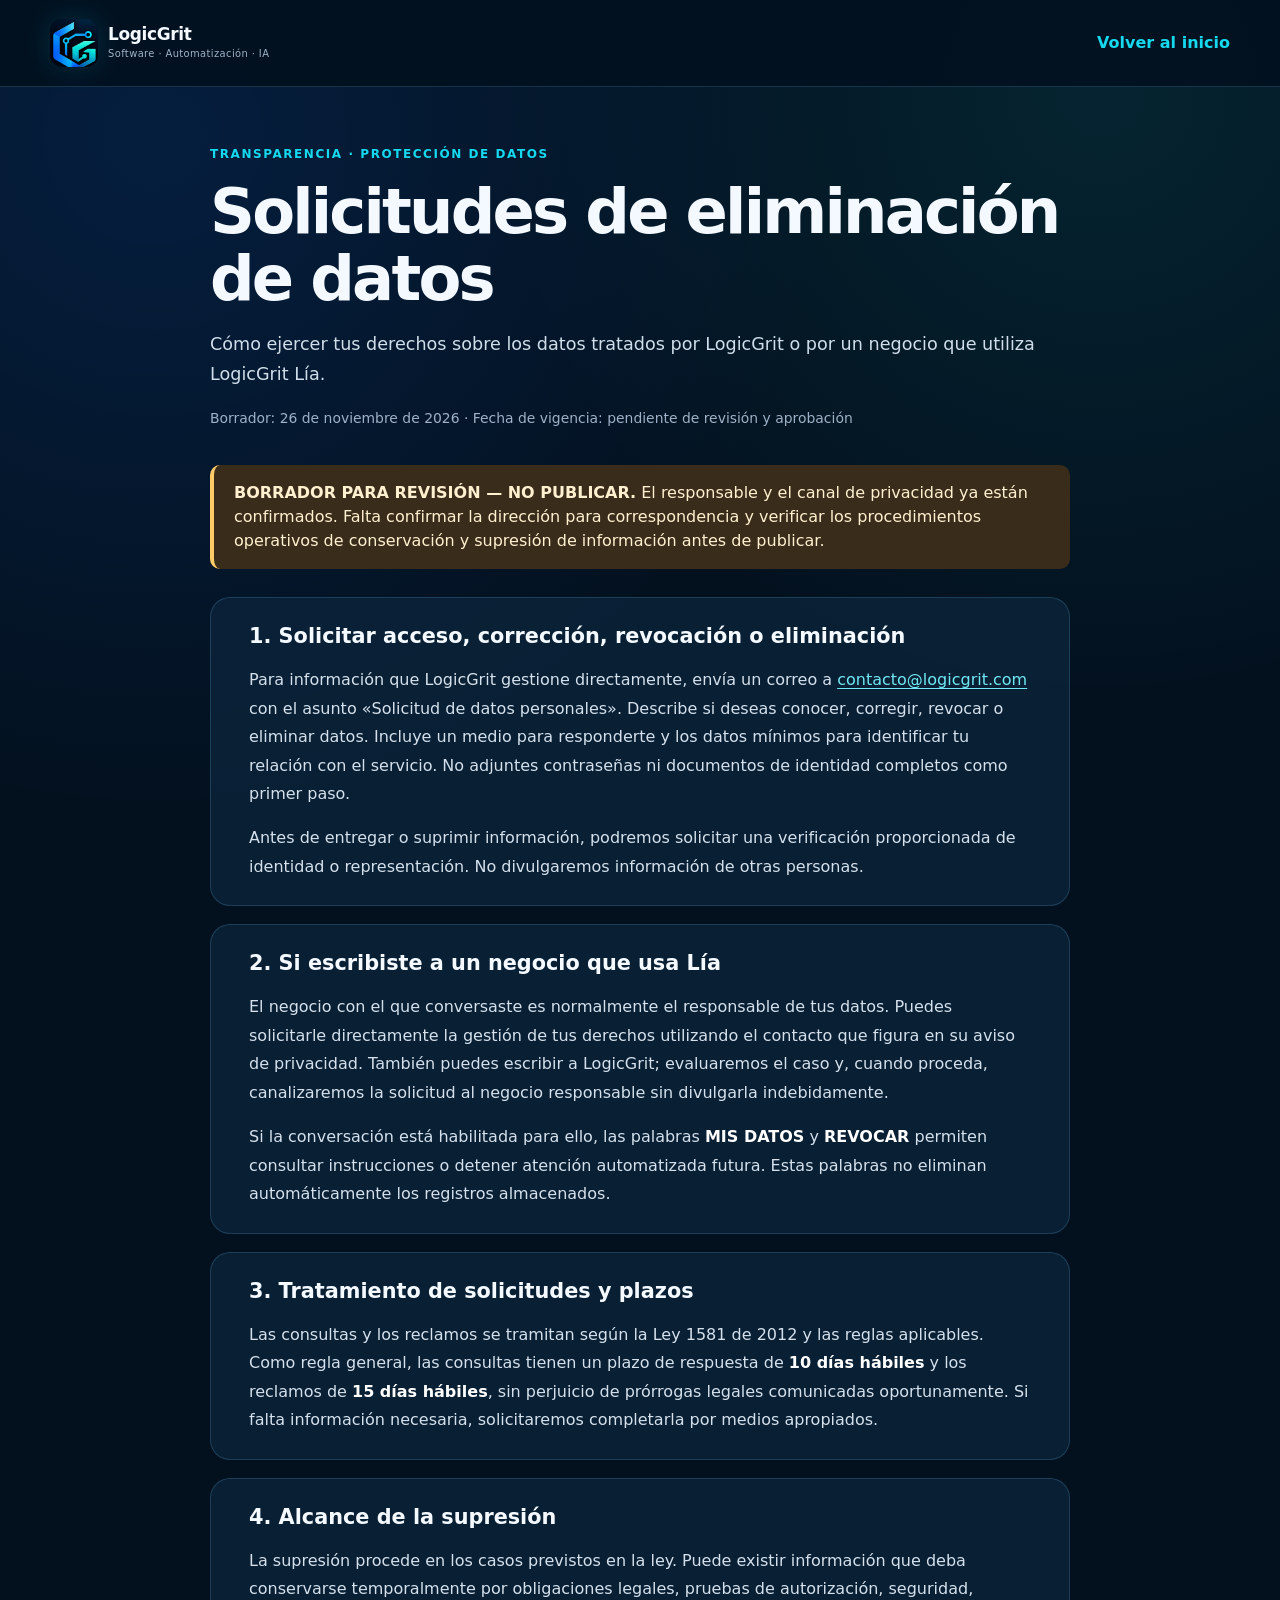
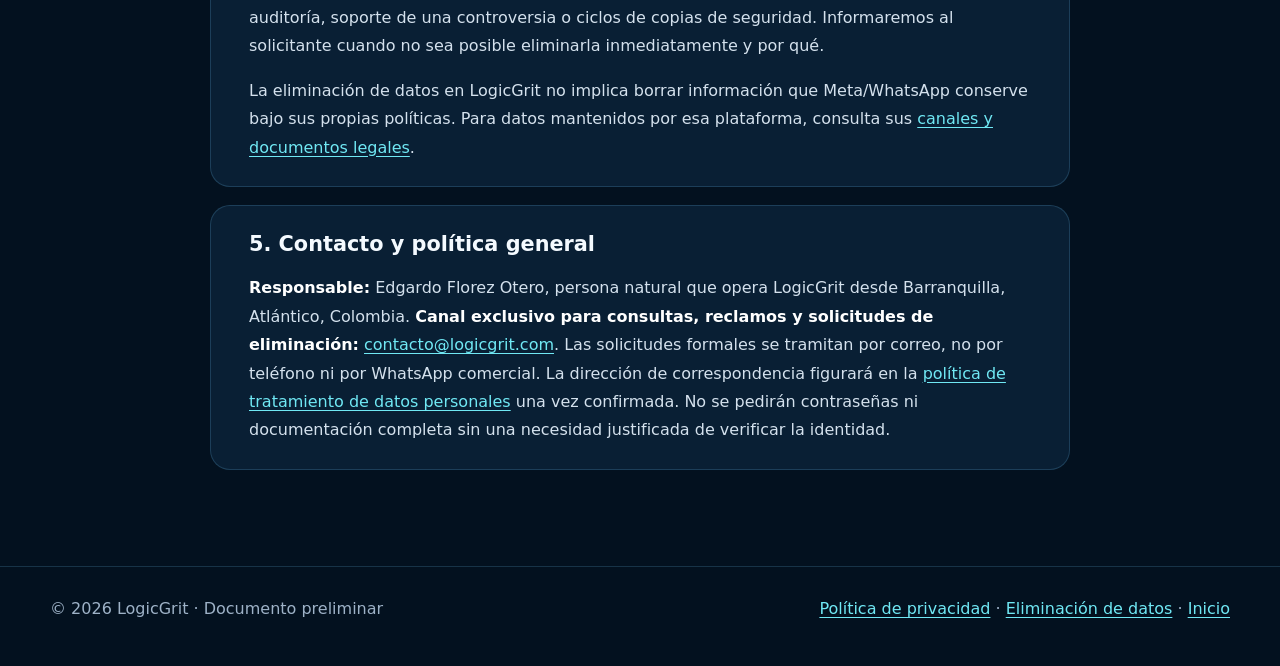
==== commit e45ab323: "docs: revisión jurídica preliminar Ley 1581, identificar datos y separar controles por verificar" ====
--- a/eliminacion-de-datos/index.html
+++ b/eliminacion-de-datos/index.html
@@ -22,7 +22,7 @@
 <div class="legal-hero"><div class="legal-kicker">Transparencia · Protección de datos</div>
 <h1>Solicitudes de eliminación de datos</h1><p class="lead">Cómo ejercer tus derechos sobre los datos tratados por LogicGrit o por un negocio que utiliza LogicGrit Lía.</p>
 <p class="legal-meta">Borrador: 26 de noviembre de 2026 · Fecha de vigencia: pendiente de revisión y aprobación</p></div>
-<aside class="legal-draft" role="note"><strong>DOCUMENTO EN REVISIÓN — NO PUBLICAR.</strong> El correo de privacidad ya fue confirmado. Falta completar el nombre y domicilio legal del responsable, fijar los plazos de conservación y realizar la revisión final antes de publicar.</aside>
+<aside class="legal-draft" role="note"><strong>BORRADOR PARA REVISIÓN — NO PUBLICAR.</strong> El responsable y el canal de privacidad ya están confirmados. Falta confirmar la dirección para correspondencia y verificar los procedimientos operativos de conservación y supresión de información antes de publicar.</aside>
 <article class="legal-article"><section class="legal-section"><h2>1. Solicitar acceso, corrección, revocación o eliminación</h2>
 <p>Para información que LogicGrit gestione directamente, envía un correo a <a href="mailto:contacto@logicgrit.com?subject=Solicitud%20de%20datos%20personales">contacto@logicgrit.com</a> con el asunto «Solicitud de datos personales». Describe si deseas conocer, corregir, revocar o eliminar datos. Incluye un medio para responderte y los datos mínimos para identificar tu relación con el servicio. No adjuntes contraseñas ni documentos de identidad completos como primer paso.</p>
 <p>Antes de entregar o suprimir información, podremos solicitar una verificación proporcionada de identidad o representación. No divulgaremos información de otras personas.</p></section>
@@ -35,7 +35,7 @@
 <p>La supresión procede en los casos previstos en la ley. Puede existir información que deba conservarse temporalmente por obligaciones legales, pruebas de autorización, seguridad, auditoría, soporte de una controversia o ciclos de copias de seguridad. Informaremos al solicitante cuando no sea posible eliminarla inmediatamente y por qué.</p>
 <p>La eliminación de datos en LogicGrit no implica borrar información que Meta/WhatsApp conserve bajo sus propias políticas. Para datos mantenidos por esa plataforma, consulta sus <a href="https://www.whatsapp.com/legal/" rel="noopener noreferrer">canales y documentos legales</a>.</p></section>
 <section class="legal-section"><h2>5. Contacto y política general</h2>
-<p><strong>Canal exclusivo para ejercer derechos y solicitar eliminación:</strong> <a href="mailto:contacto@logicgrit.com">contacto@logicgrit.com</a>. Las solicitudes se reciben y tramitan únicamente por correo, no por teléfono ni por WhatsApp comercial. La identidad y domicilio legal del responsable deberán constar en la <a href="/politica-de-privacidad/">política de tratamiento de datos personales</a> antes de su publicación. No se pedirán contraseñas ni documentación completa sin justificación de identidad.</p></section></article>
+<p><strong>Responsable:</strong> Edgardo Florez Otero, persona natural que opera LogicGrit desde Barranquilla, Atlántico, Colombia. <strong>Canal exclusivo para consultas, reclamos y solicitudes de eliminación:</strong> <a href="mailto:contacto@logicgrit.com">contacto@logicgrit.com</a>. Las solicitudes formales se tramitan por correo, no por teléfono ni por WhatsApp comercial. La dirección de correspondencia figurará en la <a href="/politica-de-privacidad/">política de tratamiento de datos personales</a> una vez confirmada. No se pedirán contraseñas ni documentación completa sin una necesidad justificada de verificar la identidad.</p></section></article>
 </main>
 <footer class="legal-footer"><div class="container"><span>© 2026 LogicGrit · Documento preliminar</span><span><a href="/politica-de-privacidad/">Política de privacidad</a> · <a href="/eliminacion-de-datos/">Eliminación de datos</a> · <a href="/">Inicio</a></span></div></footer>
 </body>
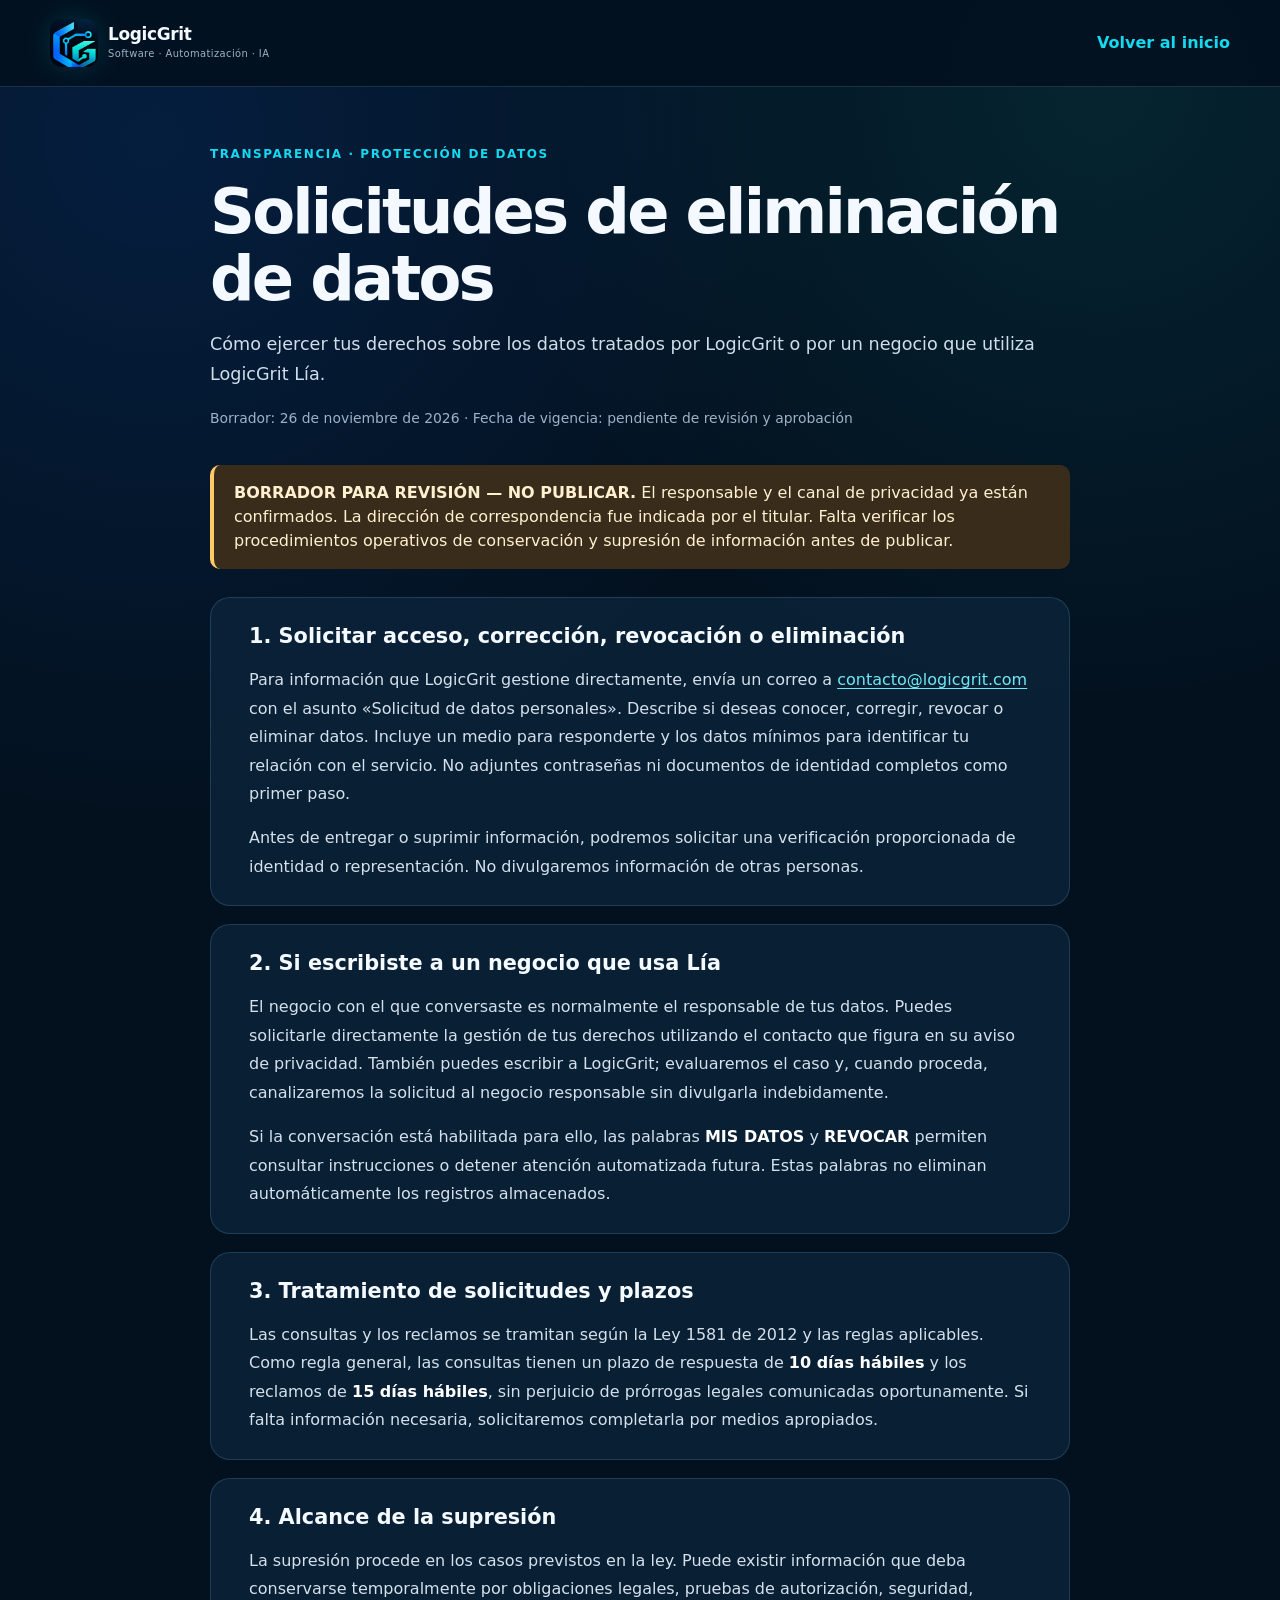
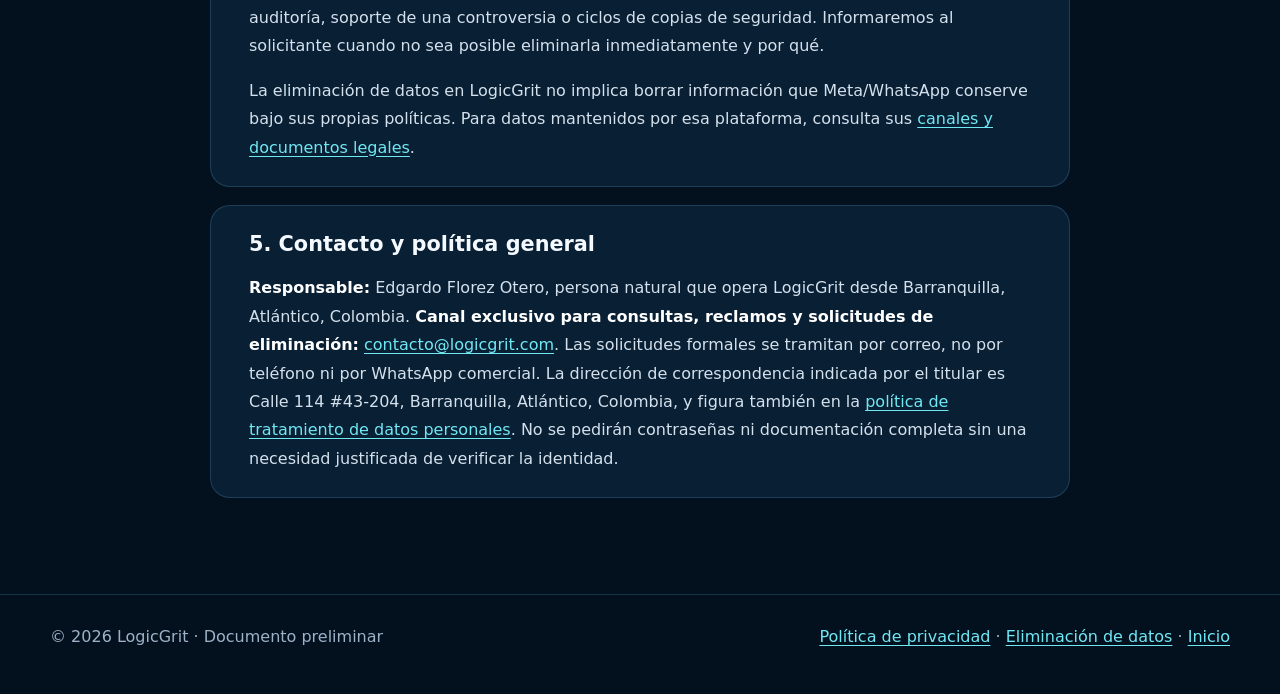
==== commit f7b8aedb: "docs(legal): registrar dirección de correspondencia indicada por titular" ====
--- a/eliminacion-de-datos/index.html
+++ b/eliminacion-de-datos/index.html
@@ -22,7 +22,7 @@
 <div class="legal-hero"><div class="legal-kicker">Transparencia · Protección de datos</div>
 <h1>Solicitudes de eliminación de datos</h1><p class="lead">Cómo ejercer tus derechos sobre los datos tratados por LogicGrit o por un negocio que utiliza LogicGrit Lía.</p>
 <p class="legal-meta">Borrador: 26 de noviembre de 2026 · Fecha de vigencia: pendiente de revisión y aprobación</p></div>
-<aside class="legal-draft" role="note"><strong>BORRADOR PARA REVISIÓN — NO PUBLICAR.</strong> El responsable y el canal de privacidad ya están confirmados. Falta confirmar la dirección para correspondencia y verificar los procedimientos operativos de conservación y supresión de información antes de publicar.</aside>
+<aside class="legal-draft" role="note"><strong>BORRADOR PARA REVISIÓN — NO PUBLICAR.</strong> El responsable y el canal de privacidad ya están confirmados. La dirección de correspondencia fue indicada por el titular. Falta verificar los procedimientos operativos de conservación y supresión de información antes de publicar.</aside>
 <article class="legal-article"><section class="legal-section"><h2>1. Solicitar acceso, corrección, revocación o eliminación</h2>
 <p>Para información que LogicGrit gestione directamente, envía un correo a <a href="mailto:contacto@logicgrit.com?subject=Solicitud%20de%20datos%20personales">contacto@logicgrit.com</a> con el asunto «Solicitud de datos personales». Describe si deseas conocer, corregir, revocar o eliminar datos. Incluye un medio para responderte y los datos mínimos para identificar tu relación con el servicio. No adjuntes contraseñas ni documentos de identidad completos como primer paso.</p>
 <p>Antes de entregar o suprimir información, podremos solicitar una verificación proporcionada de identidad o representación. No divulgaremos información de otras personas.</p></section>
@@ -35,7 +35,7 @@
 <p>La supresión procede en los casos previstos en la ley. Puede existir información que deba conservarse temporalmente por obligaciones legales, pruebas de autorización, seguridad, auditoría, soporte de una controversia o ciclos de copias de seguridad. Informaremos al solicitante cuando no sea posible eliminarla inmediatamente y por qué.</p>
 <p>La eliminación de datos en LogicGrit no implica borrar información que Meta/WhatsApp conserve bajo sus propias políticas. Para datos mantenidos por esa plataforma, consulta sus <a href="https://www.whatsapp.com/legal/" rel="noopener noreferrer">canales y documentos legales</a>.</p></section>
 <section class="legal-section"><h2>5. Contacto y política general</h2>
-<p><strong>Responsable:</strong> Edgardo Florez Otero, persona natural que opera LogicGrit desde Barranquilla, Atlántico, Colombia. <strong>Canal exclusivo para consultas, reclamos y solicitudes de eliminación:</strong> <a href="mailto:contacto@logicgrit.com">contacto@logicgrit.com</a>. Las solicitudes formales se tramitan por correo, no por teléfono ni por WhatsApp comercial. La dirección de correspondencia figurará en la <a href="/politica-de-privacidad/">política de tratamiento de datos personales</a> una vez confirmada. No se pedirán contraseñas ni documentación completa sin una necesidad justificada de verificar la identidad.</p></section></article>
+<p><strong>Responsable:</strong> Edgardo Florez Otero, persona natural que opera LogicGrit desde Barranquilla, Atlántico, Colombia. <strong>Canal exclusivo para consultas, reclamos y solicitudes de eliminación:</strong> <a href="mailto:contacto@logicgrit.com">contacto@logicgrit.com</a>. Las solicitudes formales se tramitan por correo, no por teléfono ni por WhatsApp comercial. La dirección de correspondencia indicada por el titular es Calle 114 #43-204, Barranquilla, Atlántico, Colombia, y figura también en la <a href="/politica-de-privacidad/">política de tratamiento de datos personales</a>. No se pedirán contraseñas ni documentación completa sin una necesidad justificada de verificar la identidad.</p></section></article>
 </main>
 <footer class="legal-footer"><div class="container"><span>© 2026 LogicGrit · Documento preliminar</span><span><a href="/politica-de-privacidad/">Política de privacidad</a> · <a href="/eliminacion-de-datos/">Eliminación de datos</a> · <a href="/">Inicio</a></span></div></footer>
 </body>
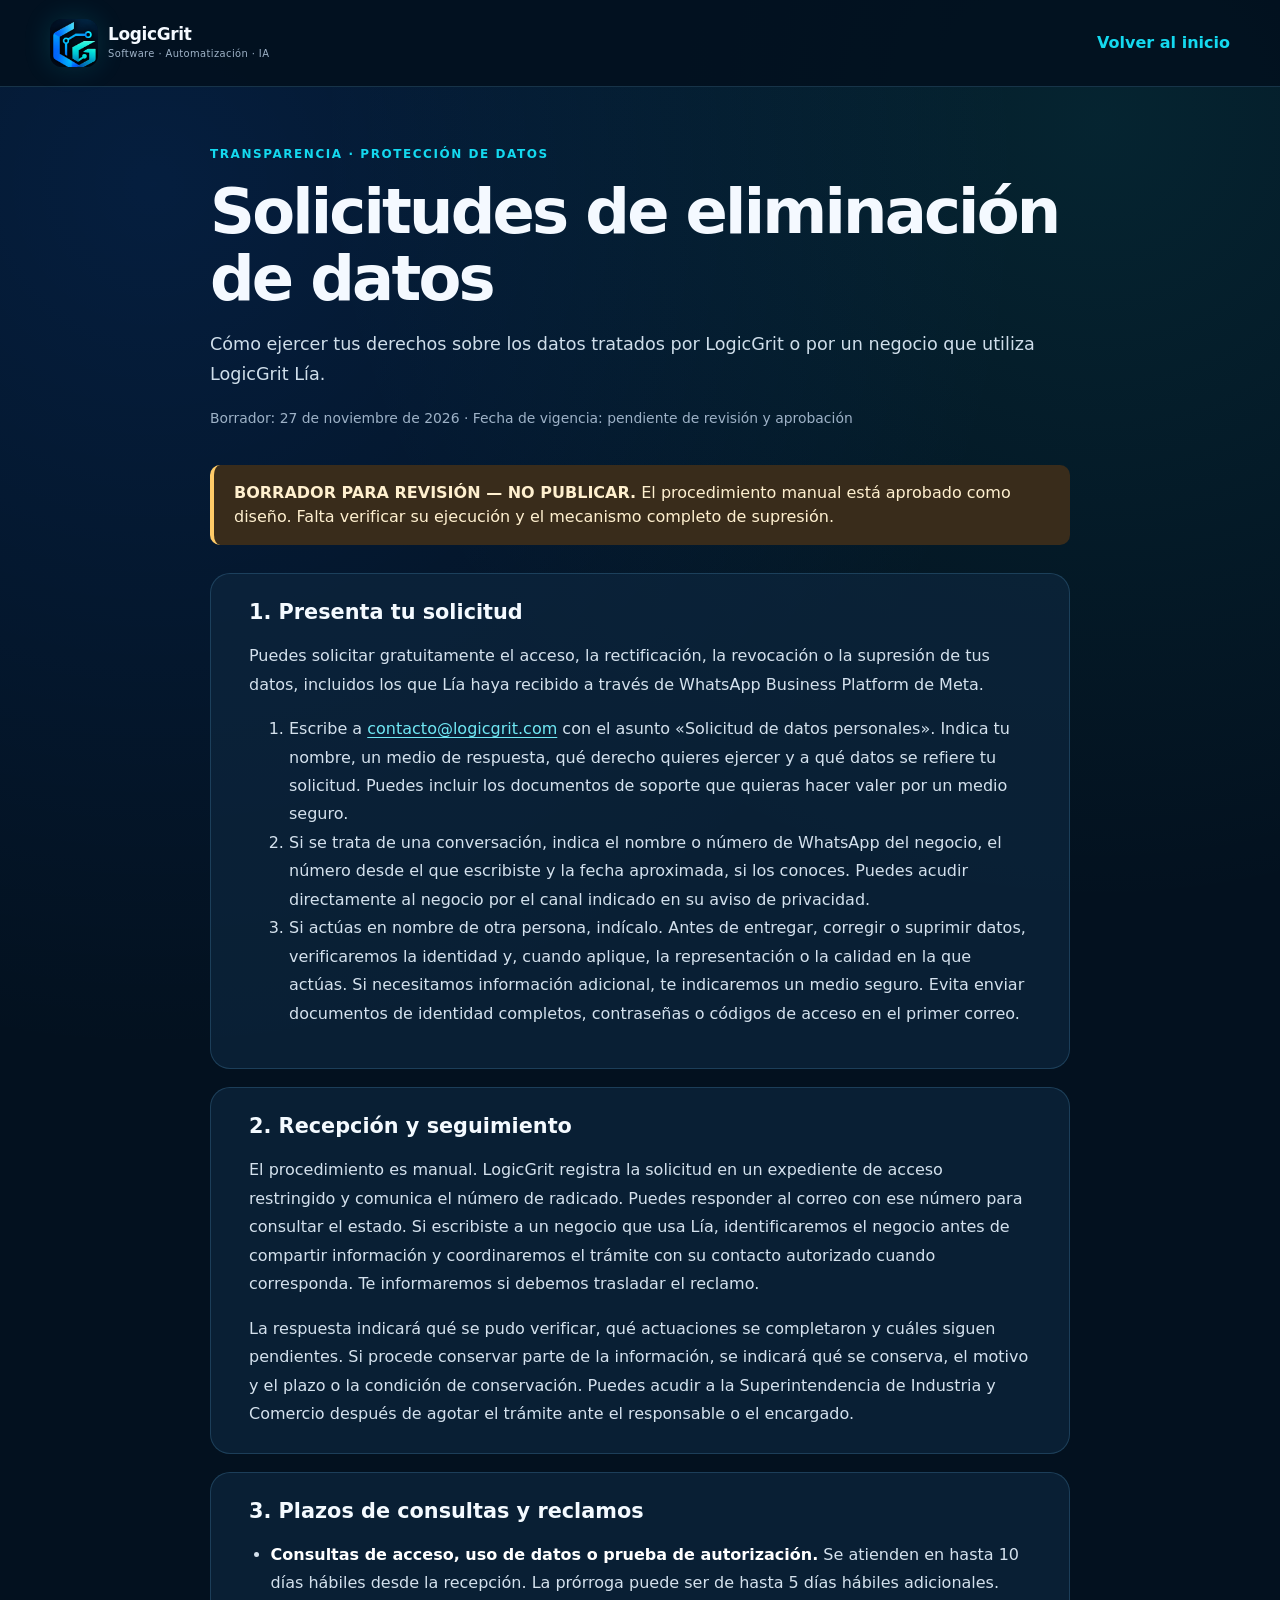
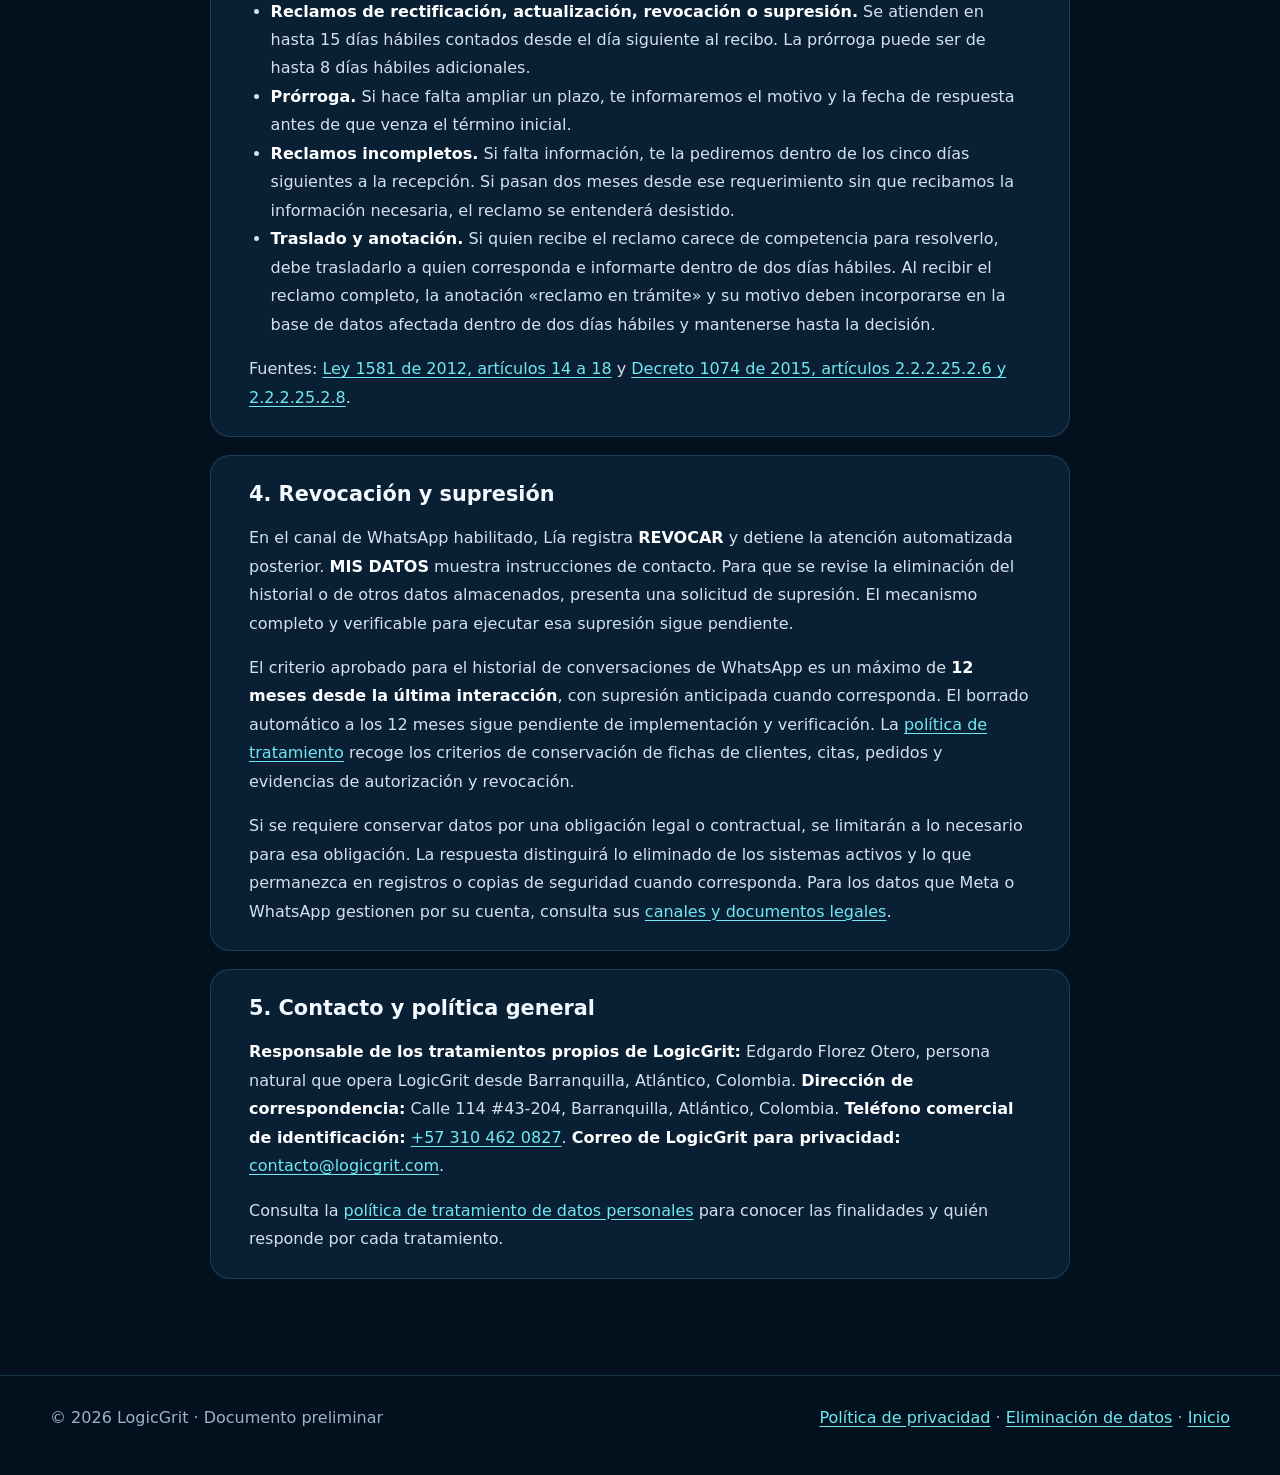
==== commit fb8753ec: "[CF-Pages-Skip] docs: precisar privacidad y supresión de datos de Lía" ====
--- a/eliminacion-de-datos/index.html
+++ b/eliminacion-de-datos/index.html
@@ -21,22 +21,47 @@
 <main id="contenido" class="container legal-main">
 <div class="legal-hero"><div class="legal-kicker">Transparencia · Protección de datos</div>
 <h1>Solicitudes de eliminación de datos</h1><p class="lead">Cómo ejercer tus derechos sobre los datos tratados por LogicGrit o por un negocio que utiliza LogicGrit Lía.</p>
-<p class="legal-meta">Borrador: 26 de noviembre de 2026 · Fecha de vigencia: pendiente de revisión y aprobación</p></div>
-<aside class="legal-draft" role="note"><strong>BORRADOR PARA REVISIÓN — NO PUBLICAR.</strong> El responsable y el canal de privacidad ya están confirmados. La dirección de correspondencia fue indicada por el titular. Falta verificar los procedimientos operativos de conservación y supresión de información antes de publicar.</aside>
-<article class="legal-article"><section class="legal-section"><h2>1. Solicitar acceso, corrección, revocación o eliminación</h2>
-<p>Para información que LogicGrit gestione directamente, envía un correo a <a href="mailto:contacto@logicgrit.com?subject=Solicitud%20de%20datos%20personales">contacto@logicgrit.com</a> con el asunto «Solicitud de datos personales». Describe si deseas conocer, corregir, revocar o eliminar datos. Incluye un medio para responderte y los datos mínimos para identificar tu relación con el servicio. No adjuntes contraseñas ni documentos de identidad completos como primer paso.</p>
-<p>Antes de entregar o suprimir información, podremos solicitar una verificación proporcionada de identidad o representación. No divulgaremos información de otras personas.</p></section>
-<section class="legal-section"><h2>2. Si escribiste a un negocio que usa Lía</h2>
-<p>El negocio con el que conversaste es normalmente el responsable de tus datos. Puedes solicitarle directamente la gestión de tus derechos utilizando el contacto que figura en su aviso de privacidad. También puedes escribir a LogicGrit; evaluaremos el caso y, cuando proceda, canalizaremos la solicitud al negocio responsable sin divulgarla indebidamente.</p>
-<p>Si la conversación está habilitada para ello, las palabras <strong>MIS DATOS</strong> y <strong>REVOCAR</strong> permiten consultar instrucciones o detener atención automatizada futura. Estas palabras no eliminan automáticamente los registros almacenados.</p></section>
-<section class="legal-section"><h2>3. Tratamiento de solicitudes y plazos</h2>
-<p>Las consultas y los reclamos se tramitan según la Ley 1581 de 2012 y las reglas aplicables. Como regla general, las consultas tienen un plazo de respuesta de <strong>10 días hábiles</strong> y los reclamos de <strong>15 días hábiles</strong>, sin perjuicio de prórrogas legales comunicadas oportunamente. Si falta información necesaria, solicitaremos completarla por medios apropiados.</p></section>
-<section class="legal-section"><h2>4. Alcance de la supresión</h2>
-<p>La supresión procede en los casos previstos en la ley. Puede existir información que deba conservarse temporalmente por obligaciones legales, pruebas de autorización, seguridad, auditoría, soporte de una controversia o ciclos de copias de seguridad. Informaremos al solicitante cuando no sea posible eliminarla inmediatamente y por qué.</p>
-<p>La eliminación de datos en LogicGrit no implica borrar información que Meta/WhatsApp conserve bajo sus propias políticas. Para datos mantenidos por esa plataforma, consulta sus <a href="https://www.whatsapp.com/legal/" rel="noopener noreferrer">canales y documentos legales</a>.</p></section>
-<section class="legal-section"><h2>5. Contacto y política general</h2>
-<p><strong>Responsable:</strong> Edgardo Florez Otero, persona natural que opera LogicGrit desde Barranquilla, Atlántico, Colombia. <strong>Canal exclusivo para consultas, reclamos y solicitudes de eliminación:</strong> <a href="mailto:contacto@logicgrit.com">contacto@logicgrit.com</a>. Las solicitudes formales se tramitan por correo, no por teléfono ni por WhatsApp comercial. La dirección de correspondencia indicada por el titular es Calle 114 #43-204, Barranquilla, Atlántico, Colombia, y figura también en la <a href="/politica-de-privacidad/">política de tratamiento de datos personales</a>. No se pedirán contraseñas ni documentación completa sin una necesidad justificada de verificar la identidad.</p></section></article>
+<p class="legal-meta">Borrador: 27 de noviembre de 2026 · Fecha de vigencia: pendiente de revisión y aprobación</p></div>
+<aside class="legal-draft" role="note"><strong>BORRADOR PARA REVISIÓN — NO PUBLICAR.</strong> El procedimiento manual está aprobado como diseño. Falta verificar su ejecución y el mecanismo completo de supresión.</aside>
+<article class="legal-article">
+<section class="legal-section" id="solicitud">
+<h2>1. Presenta tu solicitud</h2>
+<p>Puedes solicitar gratuitamente el acceso, la rectificación, la revocación o la supresión de tus datos, incluidos los que Lía haya recibido a través de WhatsApp Business Platform de Meta.</p>
+<ol>
+<li>Escribe a <a href="mailto:contacto@logicgrit.com?subject=Solicitud%20de%20datos%20personales">contacto@logicgrit.com</a> con el asunto «Solicitud de datos personales». Indica tu nombre, un medio de respuesta, qué derecho quieres ejercer y a qué datos se refiere tu solicitud. Puedes incluir los documentos de soporte que quieras hacer valer por un medio seguro.</li>
+<li>Si se trata de una conversación, indica el nombre o número de WhatsApp del negocio, el número desde el que escribiste y la fecha aproximada, si los conoces. Puedes acudir directamente al negocio por el canal indicado en su aviso de privacidad.</li>
+<li>Si actúas en nombre de otra persona, indícalo. Antes de entregar, corregir o suprimir datos, verificaremos la identidad y, cuando aplique, la representación o la calidad en la que actúas. Si necesitamos información adicional, te indicaremos un medio seguro. Evita enviar documentos de identidad completos, contraseñas o códigos de acceso en el primer correo.</li>
+</ol>
+</section>
+<section class="legal-section" id="seguimiento">
+<h2>2. Recepción y seguimiento</h2>
+<p>El procedimiento es manual. LogicGrit registra la solicitud en un expediente de acceso restringido y comunica el número de radicado. Puedes responder al correo con ese número para consultar el estado. Si escribiste a un negocio que usa Lía, identificaremos el negocio antes de compartir información y coordinaremos el trámite con su contacto autorizado cuando corresponda. Te informaremos si debemos trasladar el reclamo.</p>
+<p>La respuesta indicará qué se pudo verificar, qué actuaciones se completaron y cuáles siguen pendientes. Si procede conservar parte de la información, se indicará qué se conserva, el motivo y el plazo o la condición de conservación. Puedes acudir a la Superintendencia de Industria y Comercio después de agotar el trámite ante el responsable o el encargado.</p>
+</section>
+<section class="legal-section" id="plazos">
+<h2>3. Plazos de consultas y reclamos</h2>
+<ul>
+<li><strong>Consultas de acceso, uso de datos o prueba de autorización.</strong> Se atienden en hasta 10 días hábiles desde la recepción. La prórroga puede ser de hasta 5 días hábiles adicionales.</li>
+<li><strong>Reclamos de rectificación, actualización, revocación o supresión.</strong> Se atienden en hasta 15 días hábiles contados desde el día siguiente al recibo. La prórroga puede ser de hasta 8 días hábiles adicionales.</li>
+<li><strong>Prórroga.</strong> Si hace falta ampliar un plazo, te informaremos el motivo y la fecha de respuesta antes de que venza el término inicial.</li>
+<li><strong>Reclamos incompletos.</strong> Si falta información, te la pediremos dentro de los cinco días siguientes a la recepción. Si pasan dos meses desde ese requerimiento sin que recibamos la información necesaria, el reclamo se entenderá desistido.</li>
+<li><strong>Traslado y anotación.</strong> Si quien recibe el reclamo carece de competencia para resolverlo, debe trasladarlo a quien corresponda e informarte dentro de dos días hábiles. Al recibir el reclamo completo, la anotación «reclamo en trámite» y su motivo deben incorporarse en la base de datos afectada dentro de dos días hábiles y mantenerse hasta la decisión.</li>
+</ul>
+<p>Fuentes: <a href="https://jurinfo.jep.gov.co/Normograma/compilacion/docs/ley_1581_2012.htm">Ley 1581 de 2012, artículos 14 a 18</a> y <a href="https://cancilleria.gov.co/sites/default/files/Normograma/docs/decreto_1074_2015_pr025.htm">Decreto 1074 de 2015, artículos 2.2.2.25.2.6 y 2.2.2.25.2.8</a>.</p>
+</section>
+<section class="legal-section" id="alcance">
+<h2>4. Revocación y supresión</h2>
+<p>En el canal de WhatsApp habilitado, Lía registra <strong>REVOCAR</strong> y detiene la atención automatizada posterior. <strong>MIS DATOS</strong> muestra instrucciones de contacto. Para que se revise la eliminación del historial o de otros datos almacenados, presenta una solicitud de supresión. El mecanismo completo y verificable para ejecutar esa supresión sigue pendiente.</p>
+<p>El criterio aprobado para el historial de conversaciones de WhatsApp es un máximo de <strong>12 meses desde la última interacción</strong>, con supresión anticipada cuando corresponda. El borrado automático a los 12 meses sigue pendiente de implementación y verificación. La <a href="/politica-de-privacidad/#seccion-10">política de tratamiento</a> recoge los criterios de conservación de fichas de clientes, citas, pedidos y evidencias de autorización y revocación.</p>
+<p>Si se requiere conservar datos por una obligación legal o contractual, se limitarán a lo necesario para esa obligación. La respuesta distinguirá lo eliminado de los sistemas activos y lo que permanezca en registros o copias de seguridad cuando corresponda. Para los datos que Meta o WhatsApp gestionen por su cuenta, consulta sus <a href="https://www.whatsapp.com/legal/" rel="noopener noreferrer">canales y documentos legales</a>.</p>
+</section>
+<section class="legal-section" id="contacto">
+<h2>5. Contacto y política general</h2>
+<p><strong>Responsable de los tratamientos propios de LogicGrit:</strong> Edgardo Florez Otero, persona natural que opera LogicGrit desde Barranquilla, Atlántico, Colombia. <strong>Dirección de correspondencia:</strong> Calle 114 #43-204, Barranquilla, Atlántico, Colombia. <strong>Teléfono comercial de identificación:</strong> <a href="tel:+573104620827">+57 310 462 0827</a>. <strong>Correo de LogicGrit para privacidad:</strong> <a href="mailto:contacto@logicgrit.com">contacto@logicgrit.com</a>.</p>
+<p>Consulta la <a href="/politica-de-privacidad/">política de tratamiento de datos personales</a> para conocer las finalidades y quién responde por cada tratamiento.</p>
+</section>
+</article>
 </main>
 <footer class="legal-footer"><div class="container"><span>© 2026 LogicGrit · Documento preliminar</span><span><a href="/politica-de-privacidad/">Política de privacidad</a> · <a href="/eliminacion-de-datos/">Eliminación de datos</a> · <a href="/">Inicio</a></span></div></footer>
 </body>
-</html>+</html>
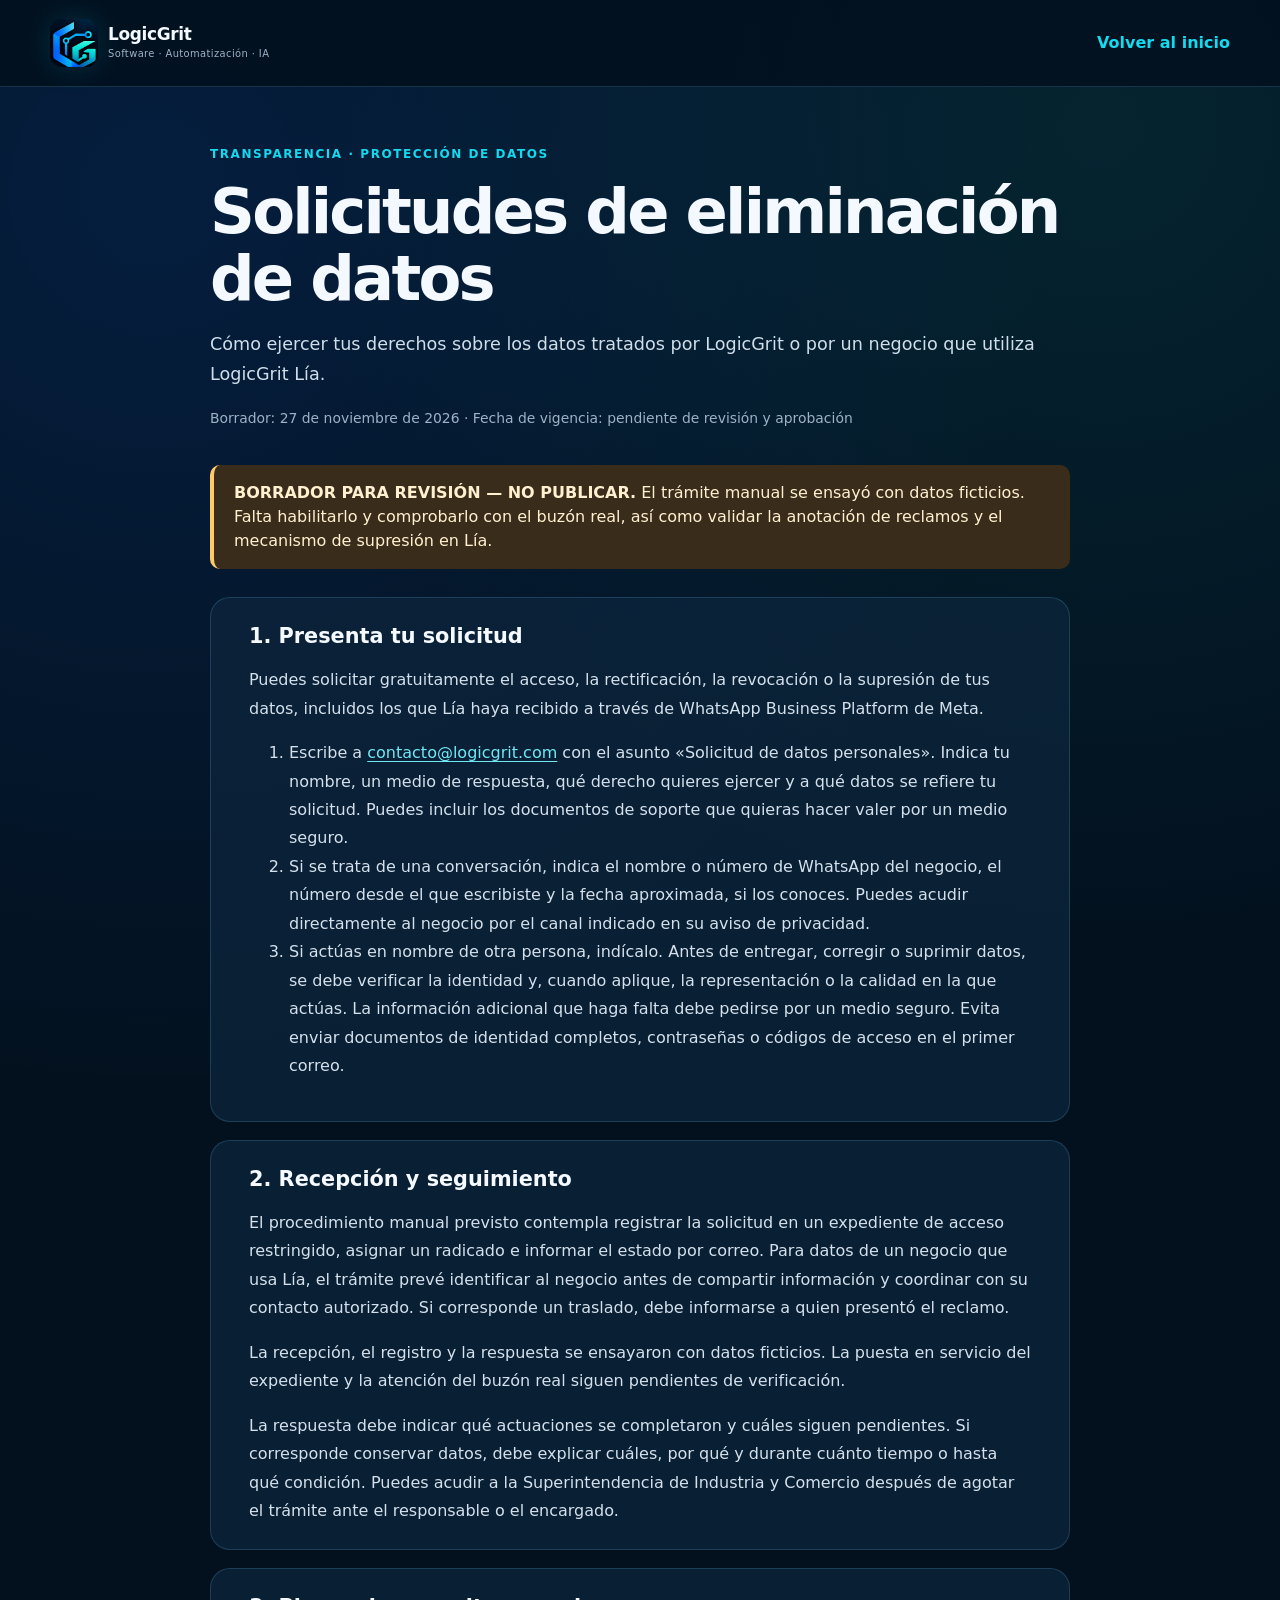
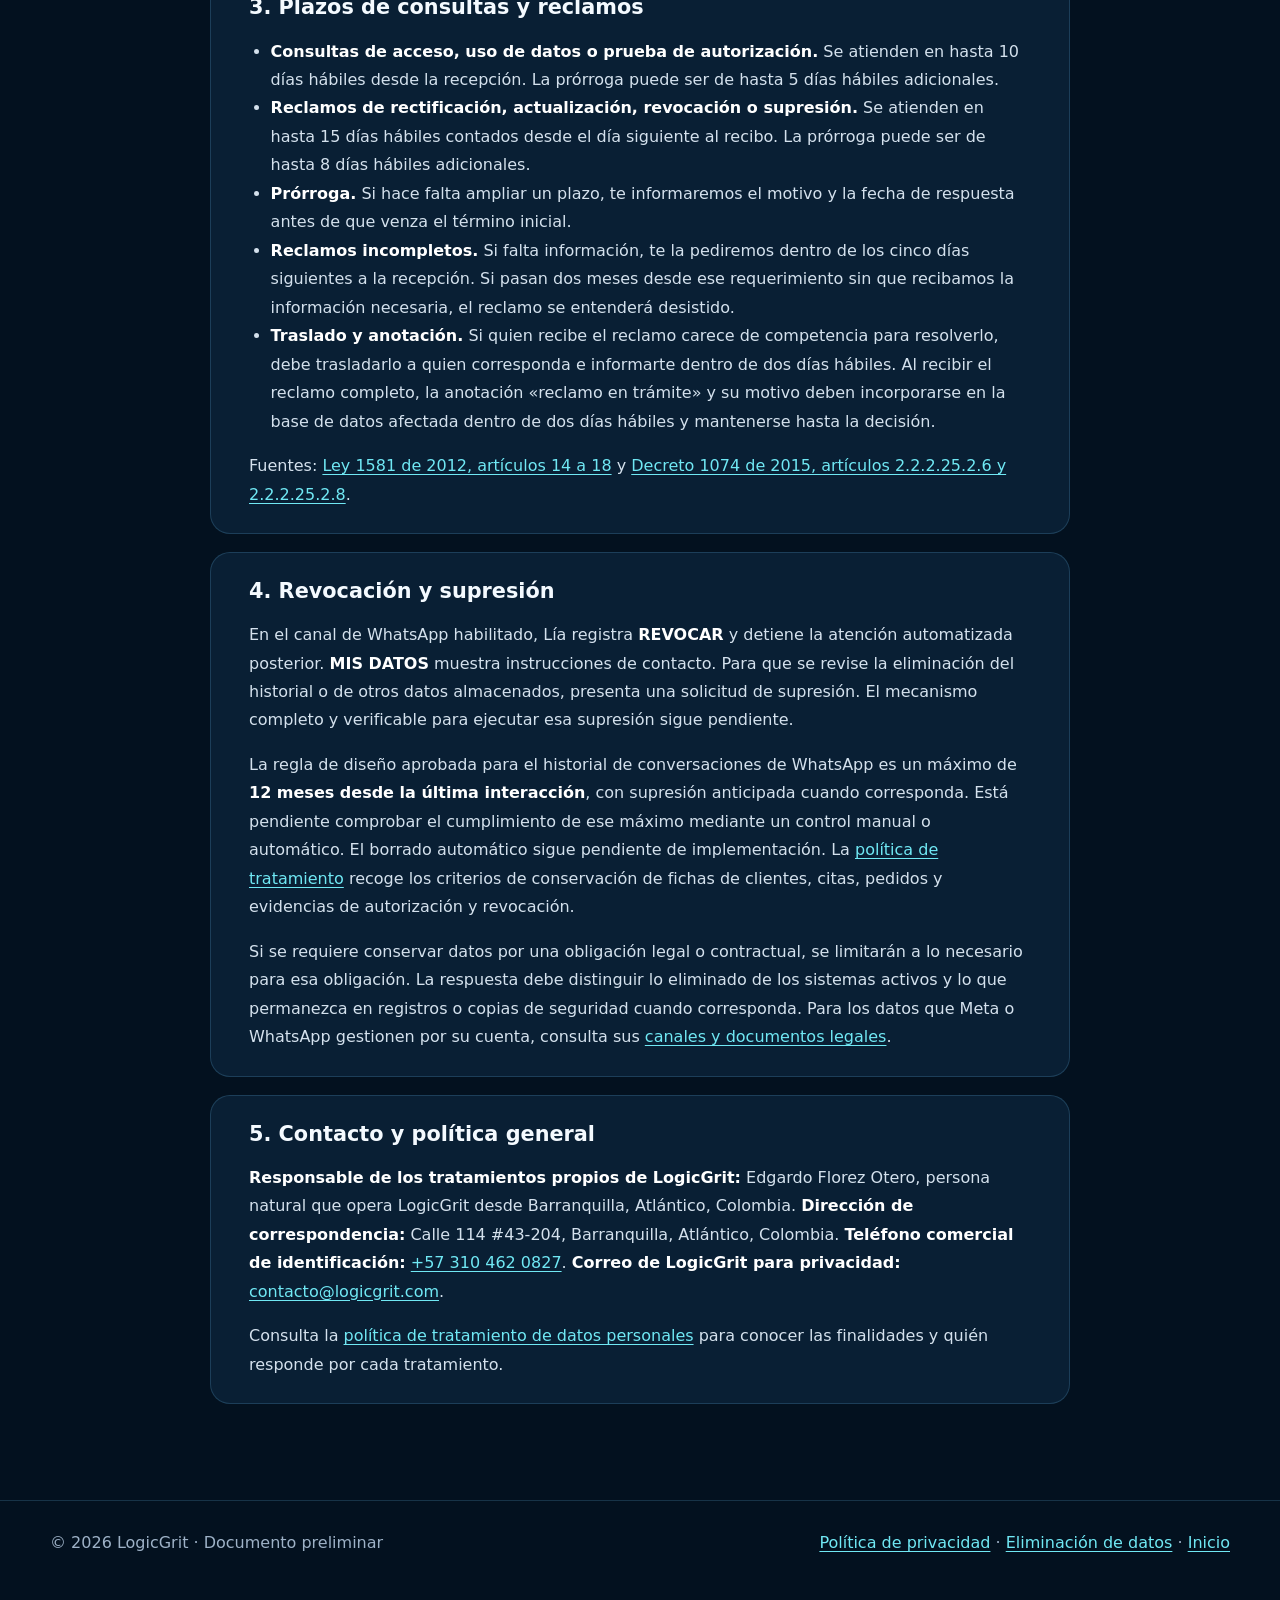
==== commit a77a2254: "[CF-Pages-Skip] docs: acreditar simulacro de privacidad y precisar su alcance" ====
--- a/eliminacion-de-datos/index.html
+++ b/eliminacion-de-datos/index.html
@@ -22,7 +22,7 @@
 <div class="legal-hero"><div class="legal-kicker">Transparencia · Protección de datos</div>
 <h1>Solicitudes de eliminación de datos</h1><p class="lead">Cómo ejercer tus derechos sobre los datos tratados por LogicGrit o por un negocio que utiliza LogicGrit Lía.</p>
 <p class="legal-meta">Borrador: 27 de noviembre de 2026 · Fecha de vigencia: pendiente de revisión y aprobación</p></div>
-<aside class="legal-draft" role="note"><strong>BORRADOR PARA REVISIÓN — NO PUBLICAR.</strong> El procedimiento manual está aprobado como diseño. Falta verificar su ejecución y el mecanismo completo de supresión.</aside>
+<aside class="legal-draft" role="note"><strong>BORRADOR PARA REVISIÓN — NO PUBLICAR.</strong> El trámite manual se ensayó con datos ficticios. Falta habilitarlo y comprobarlo con el buzón real, así como validar la anotación de reclamos y el mecanismo de supresión en Lía.</aside>
 <article class="legal-article">
 <section class="legal-section" id="solicitud">
 <h2>1. Presenta tu solicitud</h2>
@@ -30,13 +30,14 @@
 <ol>
 <li>Escribe a <a href="mailto:contacto@logicgrit.com?subject=Solicitud%20de%20datos%20personales">contacto@logicgrit.com</a> con el asunto «Solicitud de datos personales». Indica tu nombre, un medio de respuesta, qué derecho quieres ejercer y a qué datos se refiere tu solicitud. Puedes incluir los documentos de soporte que quieras hacer valer por un medio seguro.</li>
 <li>Si se trata de una conversación, indica el nombre o número de WhatsApp del negocio, el número desde el que escribiste y la fecha aproximada, si los conoces. Puedes acudir directamente al negocio por el canal indicado en su aviso de privacidad.</li>
-<li>Si actúas en nombre de otra persona, indícalo. Antes de entregar, corregir o suprimir datos, verificaremos la identidad y, cuando aplique, la representación o la calidad en la que actúas. Si necesitamos información adicional, te indicaremos un medio seguro. Evita enviar documentos de identidad completos, contraseñas o códigos de acceso en el primer correo.</li>
+<li>Si actúas en nombre de otra persona, indícalo. Antes de entregar, corregir o suprimir datos, se debe verificar la identidad y, cuando aplique, la representación o la calidad en la que actúas. La información adicional que haga falta debe pedirse por un medio seguro. Evita enviar documentos de identidad completos, contraseñas o códigos de acceso en el primer correo.</li>
 </ol>
 </section>
 <section class="legal-section" id="seguimiento">
 <h2>2. Recepción y seguimiento</h2>
-<p>El procedimiento es manual. LogicGrit registra la solicitud en un expediente de acceso restringido y comunica el número de radicado. Puedes responder al correo con ese número para consultar el estado. Si escribiste a un negocio que usa Lía, identificaremos el negocio antes de compartir información y coordinaremos el trámite con su contacto autorizado cuando corresponda. Te informaremos si debemos trasladar el reclamo.</p>
-<p>La respuesta indicará qué se pudo verificar, qué actuaciones se completaron y cuáles siguen pendientes. Si procede conservar parte de la información, se indicará qué se conserva, el motivo y el plazo o la condición de conservación. Puedes acudir a la Superintendencia de Industria y Comercio después de agotar el trámite ante el responsable o el encargado.</p>
+<p>El procedimiento manual previsto contempla registrar la solicitud en un expediente de acceso restringido, asignar un radicado e informar el estado por correo. Para datos de un negocio que usa Lía, el trámite prevé identificar al negocio antes de compartir información y coordinar con su contacto autorizado. Si corresponde un traslado, debe informarse a quien presentó el reclamo.</p>
+<p>La recepción, el registro y la respuesta se ensayaron con datos ficticios. La puesta en servicio del expediente y la atención del buzón real siguen pendientes de verificación.</p>
+<p>La respuesta debe indicar qué actuaciones se completaron y cuáles siguen pendientes. Si corresponde conservar datos, debe explicar cuáles, por qué y durante cuánto tiempo o hasta qué condición. Puedes acudir a la Superintendencia de Industria y Comercio después de agotar el trámite ante el responsable o el encargado.</p>
 </section>
 <section class="legal-section" id="plazos">
 <h2>3. Plazos de consultas y reclamos</h2>
@@ -52,8 +53,8 @@
 <section class="legal-section" id="alcance">
 <h2>4. Revocación y supresión</h2>
 <p>En el canal de WhatsApp habilitado, Lía registra <strong>REVOCAR</strong> y detiene la atención automatizada posterior. <strong>MIS DATOS</strong> muestra instrucciones de contacto. Para que se revise la eliminación del historial o de otros datos almacenados, presenta una solicitud de supresión. El mecanismo completo y verificable para ejecutar esa supresión sigue pendiente.</p>
-<p>El criterio aprobado para el historial de conversaciones de WhatsApp es un máximo de <strong>12 meses desde la última interacción</strong>, con supresión anticipada cuando corresponda. El borrado automático a los 12 meses sigue pendiente de implementación y verificación. La <a href="/politica-de-privacidad/#seccion-10">política de tratamiento</a> recoge los criterios de conservación de fichas de clientes, citas, pedidos y evidencias de autorización y revocación.</p>
-<p>Si se requiere conservar datos por una obligación legal o contractual, se limitarán a lo necesario para esa obligación. La respuesta distinguirá lo eliminado de los sistemas activos y lo que permanezca en registros o copias de seguridad cuando corresponda. Para los datos que Meta o WhatsApp gestionen por su cuenta, consulta sus <a href="https://www.whatsapp.com/legal/" rel="noopener noreferrer">canales y documentos legales</a>.</p>
+<p>La regla de diseño aprobada para el historial de conversaciones de WhatsApp es un máximo de <strong>12 meses desde la última interacción</strong>, con supresión anticipada cuando corresponda. Está pendiente comprobar el cumplimiento de ese máximo mediante un control manual o automático. El borrado automático sigue pendiente de implementación. La <a href="/politica-de-privacidad/#seccion-10">política de tratamiento</a> recoge los criterios de conservación de fichas de clientes, citas, pedidos y evidencias de autorización y revocación.</p>
+<p>Si se requiere conservar datos por una obligación legal o contractual, se limitarán a lo necesario para esa obligación. La respuesta debe distinguir lo eliminado de los sistemas activos y lo que permanezca en registros o copias de seguridad cuando corresponda. Para los datos que Meta o WhatsApp gestionen por su cuenta, consulta sus <a href="https://www.whatsapp.com/legal/" rel="noopener noreferrer">canales y documentos legales</a>.</p>
 </section>
 <section class="legal-section" id="contacto">
 <h2>5. Contacto y política general</h2>
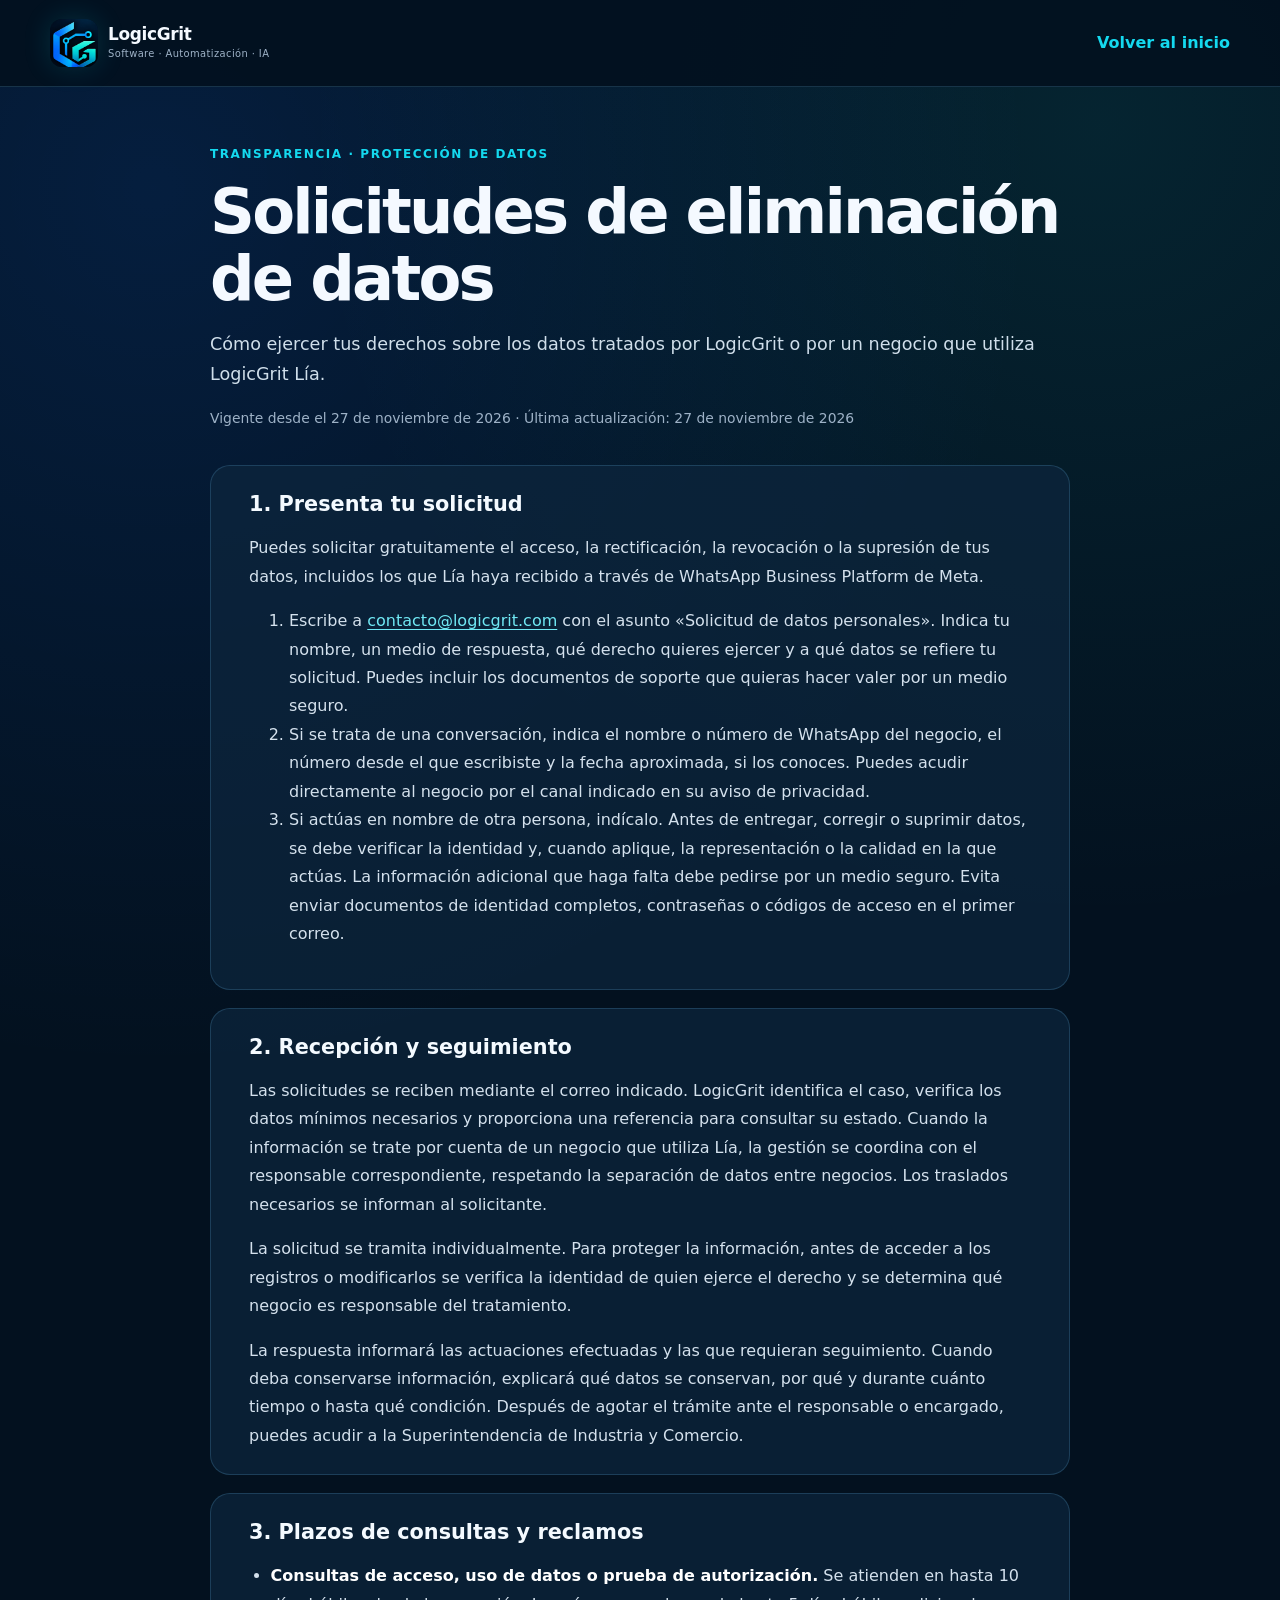
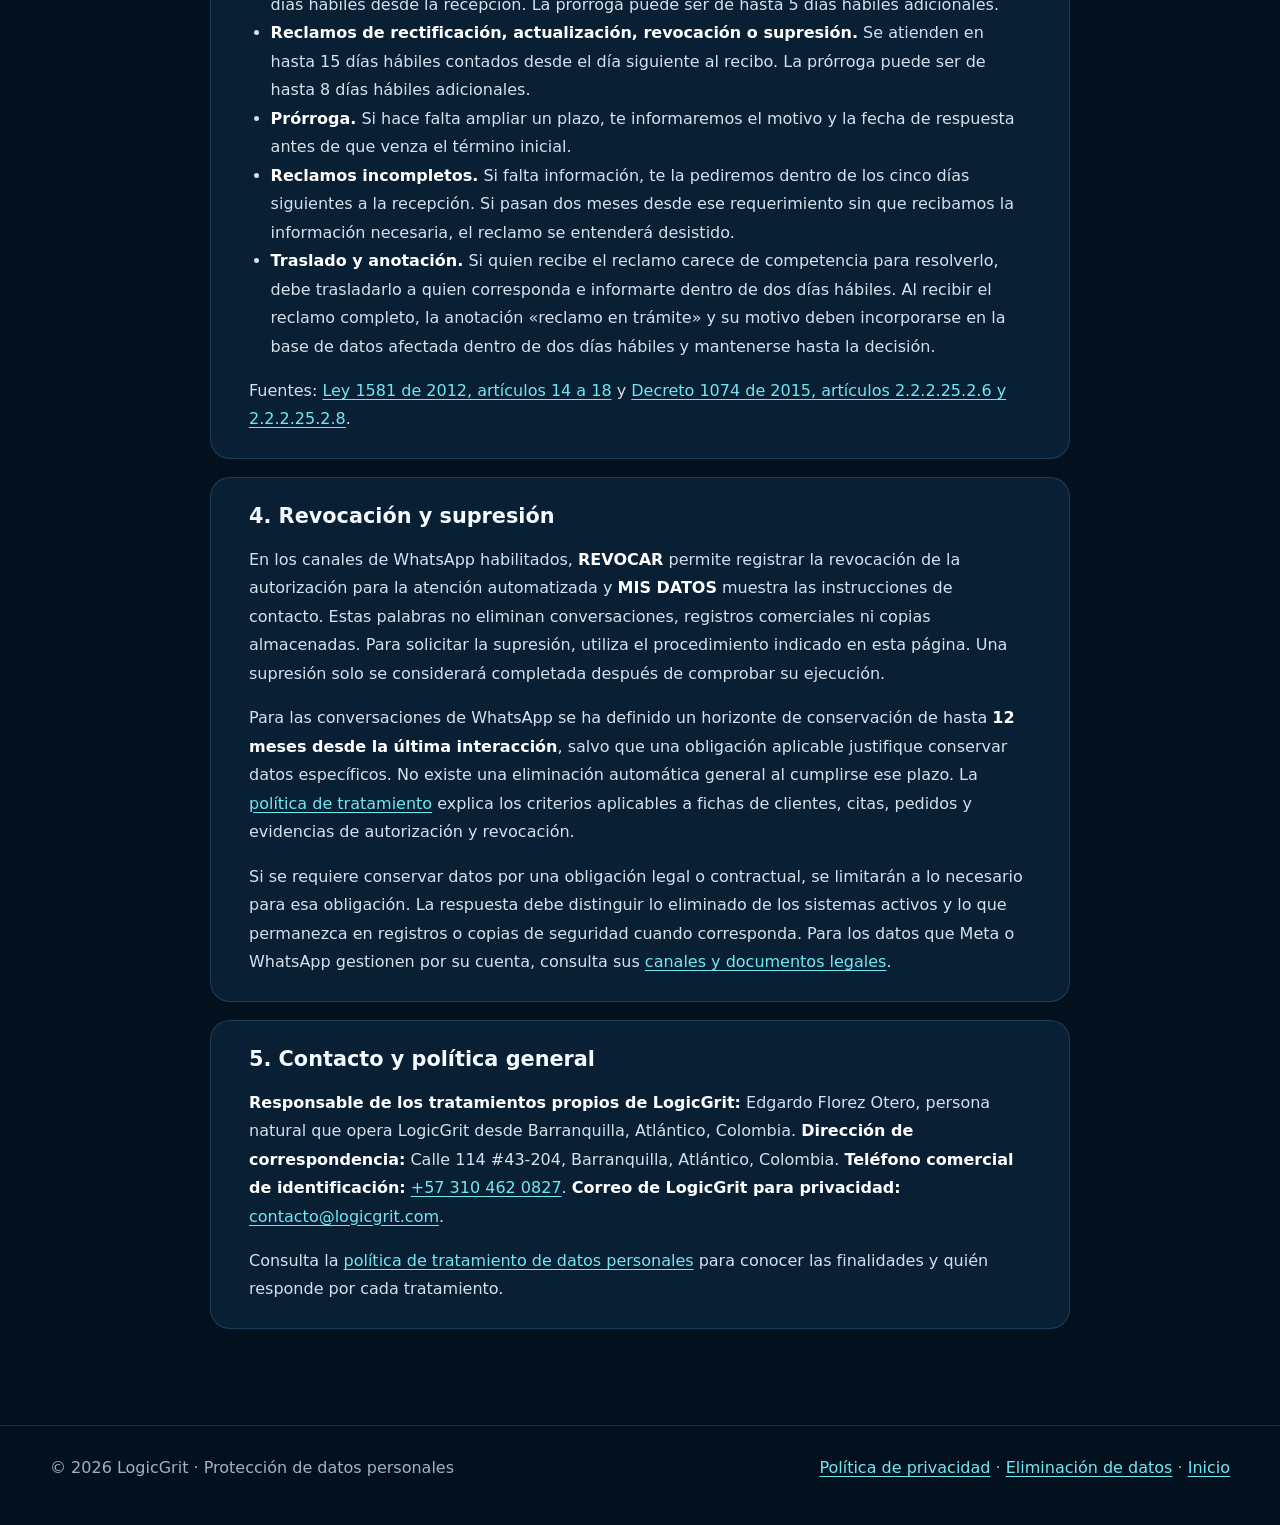
==== commit 1bfa918d: "legal: publicar instrucciones de eliminación de datos de LogicGrit" ====
--- a/eliminacion-de-datos/index.html
+++ b/eliminacion-de-datos/index.html
@@ -4,7 +4,7 @@
 <meta charset="utf-8">
 <meta name="viewport" content="width=device-width, initial-scale=1">
 <meta name="theme-color" content="#061626">
-<meta name="robots" content="noindex, nofollow">
+
 <meta name="description" content="Cómo ejercer tus derechos sobre los datos tratados por LogicGrit o por un negocio que utiliza LogicGrit Lía.">
 <link rel="canonical" href="https://logicgrit.com/eliminacion-de-datos/">
 <link rel="icon" href="/assets/logicgrit-mark.png">
@@ -21,8 +21,8 @@
 <main id="contenido" class="container legal-main">
 <div class="legal-hero"><div class="legal-kicker">Transparencia · Protección de datos</div>
 <h1>Solicitudes de eliminación de datos</h1><p class="lead">Cómo ejercer tus derechos sobre los datos tratados por LogicGrit o por un negocio que utiliza LogicGrit Lía.</p>
-<p class="legal-meta">Borrador: 27 de noviembre de 2026 · Fecha de vigencia: pendiente de revisión y aprobación</p></div>
-<aside class="legal-draft" role="note"><strong>BORRADOR PARA REVISIÓN — NO PUBLICAR.</strong> El trámite manual se ensayó con datos ficticios. Falta habilitarlo y comprobarlo con el buzón real, así como validar la anotación de reclamos y el mecanismo de supresión en Lía.</aside>
+<p class="legal-meta">Vigente desde el 27 de noviembre de 2026 · Última actualización: 27 de noviembre de 2026</p></div>
+
 <article class="legal-article">
 <section class="legal-section" id="solicitud">
 <h2>1. Presenta tu solicitud</h2>
@@ -35,9 +35,9 @@
 </section>
 <section class="legal-section" id="seguimiento">
 <h2>2. Recepción y seguimiento</h2>
-<p>El procedimiento manual previsto contempla registrar la solicitud en un expediente de acceso restringido, asignar un radicado e informar el estado por correo. Para datos de un negocio que usa Lía, el trámite prevé identificar al negocio antes de compartir información y coordinar con su contacto autorizado. Si corresponde un traslado, debe informarse a quien presentó el reclamo.</p>
-<p>La recepción, el registro y la respuesta se ensayaron con datos ficticios. La puesta en servicio del expediente y la atención del buzón real siguen pendientes de verificación.</p>
-<p>La respuesta debe indicar qué actuaciones se completaron y cuáles siguen pendientes. Si corresponde conservar datos, debe explicar cuáles, por qué y durante cuánto tiempo o hasta qué condición. Puedes acudir a la Superintendencia de Industria y Comercio después de agotar el trámite ante el responsable o el encargado.</p>
+<p>Las solicitudes se reciben mediante el correo indicado. LogicGrit identifica el caso, verifica los datos mínimos necesarios y proporciona una referencia para consultar su estado. Cuando la información se trate por cuenta de un negocio que utiliza Lía, la gestión se coordina con el responsable correspondiente, respetando la separación de datos entre negocios. Los traslados necesarios se informan al solicitante.</p>
+<p>La solicitud se tramita individualmente. Para proteger la información, antes de acceder a los registros o modificarlos se verifica la identidad de quien ejerce el derecho y se determina qué negocio es responsable del tratamiento.</p>
+<p>La respuesta informará las actuaciones efectuadas y las que requieran seguimiento. Cuando deba conservarse información, explicará qué datos se conservan, por qué y durante cuánto tiempo o hasta qué condición. Después de agotar el trámite ante el responsable o encargado, puedes acudir a la Superintendencia de Industria y Comercio.</p>
 </section>
 <section class="legal-section" id="plazos">
 <h2>3. Plazos de consultas y reclamos</h2>
@@ -52,8 +52,8 @@
 </section>
 <section class="legal-section" id="alcance">
 <h2>4. Revocación y supresión</h2>
-<p>En el canal de WhatsApp habilitado, Lía registra <strong>REVOCAR</strong> y detiene la atención automatizada posterior. <strong>MIS DATOS</strong> muestra instrucciones de contacto. Para que se revise la eliminación del historial o de otros datos almacenados, presenta una solicitud de supresión. El mecanismo completo y verificable para ejecutar esa supresión sigue pendiente.</p>
-<p>La regla de diseño aprobada para el historial de conversaciones de WhatsApp es un máximo de <strong>12 meses desde la última interacción</strong>, con supresión anticipada cuando corresponda. Está pendiente comprobar el cumplimiento de ese máximo mediante un control manual o automático. El borrado automático sigue pendiente de implementación. La <a href="/politica-de-privacidad/#seccion-10">política de tratamiento</a> recoge los criterios de conservación de fichas de clientes, citas, pedidos y evidencias de autorización y revocación.</p>
+<p>En los canales de WhatsApp habilitados, <strong>REVOCAR</strong> permite registrar la revocación de la autorización para la atención automatizada y <strong>MIS DATOS</strong> muestra las instrucciones de contacto. Estas palabras no eliminan conversaciones, registros comerciales ni copias almacenadas. Para solicitar la supresión, utiliza el procedimiento indicado en esta página. Una supresión solo se considerará completada después de comprobar su ejecución.</p>
+<p>Para las conversaciones de WhatsApp se ha definido un horizonte de conservación de hasta <strong>12 meses desde la última interacción</strong>, salvo que una obligación aplicable justifique conservar datos específicos. No existe una eliminación automática general al cumplirse ese plazo. La <a href="/politica-de-privacidad/#seccion-10">política de tratamiento</a> explica los criterios aplicables a fichas de clientes, citas, pedidos y evidencias de autorización y revocación.</p>
 <p>Si se requiere conservar datos por una obligación legal o contractual, se limitarán a lo necesario para esa obligación. La respuesta debe distinguir lo eliminado de los sistemas activos y lo que permanezca en registros o copias de seguridad cuando corresponda. Para los datos que Meta o WhatsApp gestionen por su cuenta, consulta sus <a href="https://www.whatsapp.com/legal/" rel="noopener noreferrer">canales y documentos legales</a>.</p>
 </section>
 <section class="legal-section" id="contacto">
@@ -63,6 +63,6 @@
 </section>
 </article>
 </main>
-<footer class="legal-footer"><div class="container"><span>© 2026 LogicGrit · Documento preliminar</span><span><a href="/politica-de-privacidad/">Política de privacidad</a> · <a href="/eliminacion-de-datos/">Eliminación de datos</a> · <a href="/">Inicio</a></span></div></footer>
+<footer class="legal-footer"><div class="container"><span>© 2026 LogicGrit · Protección de datos personales</span><span><a href="/politica-de-privacidad/">Política de privacidad</a> · <a href="/eliminacion-de-datos/">Eliminación de datos</a> · <a href="/">Inicio</a></span></div></footer>
 </body>
 </html>
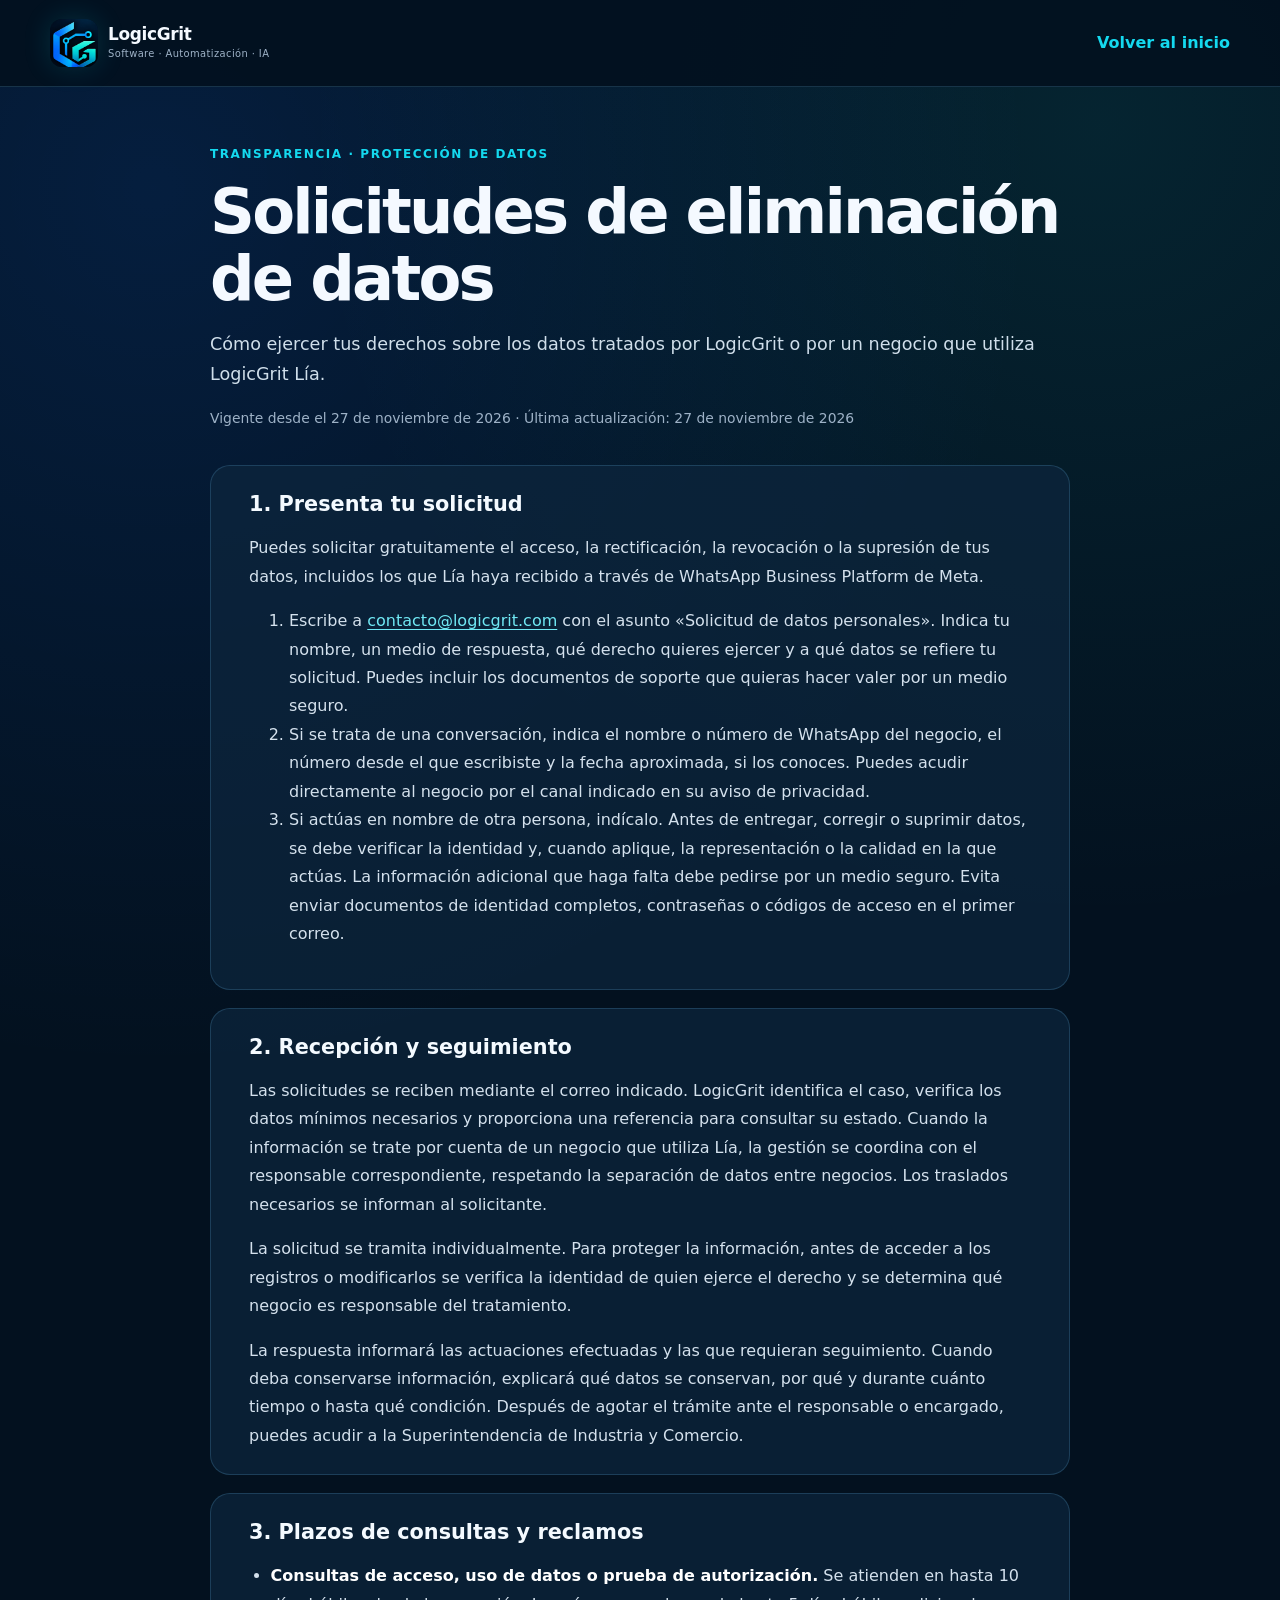
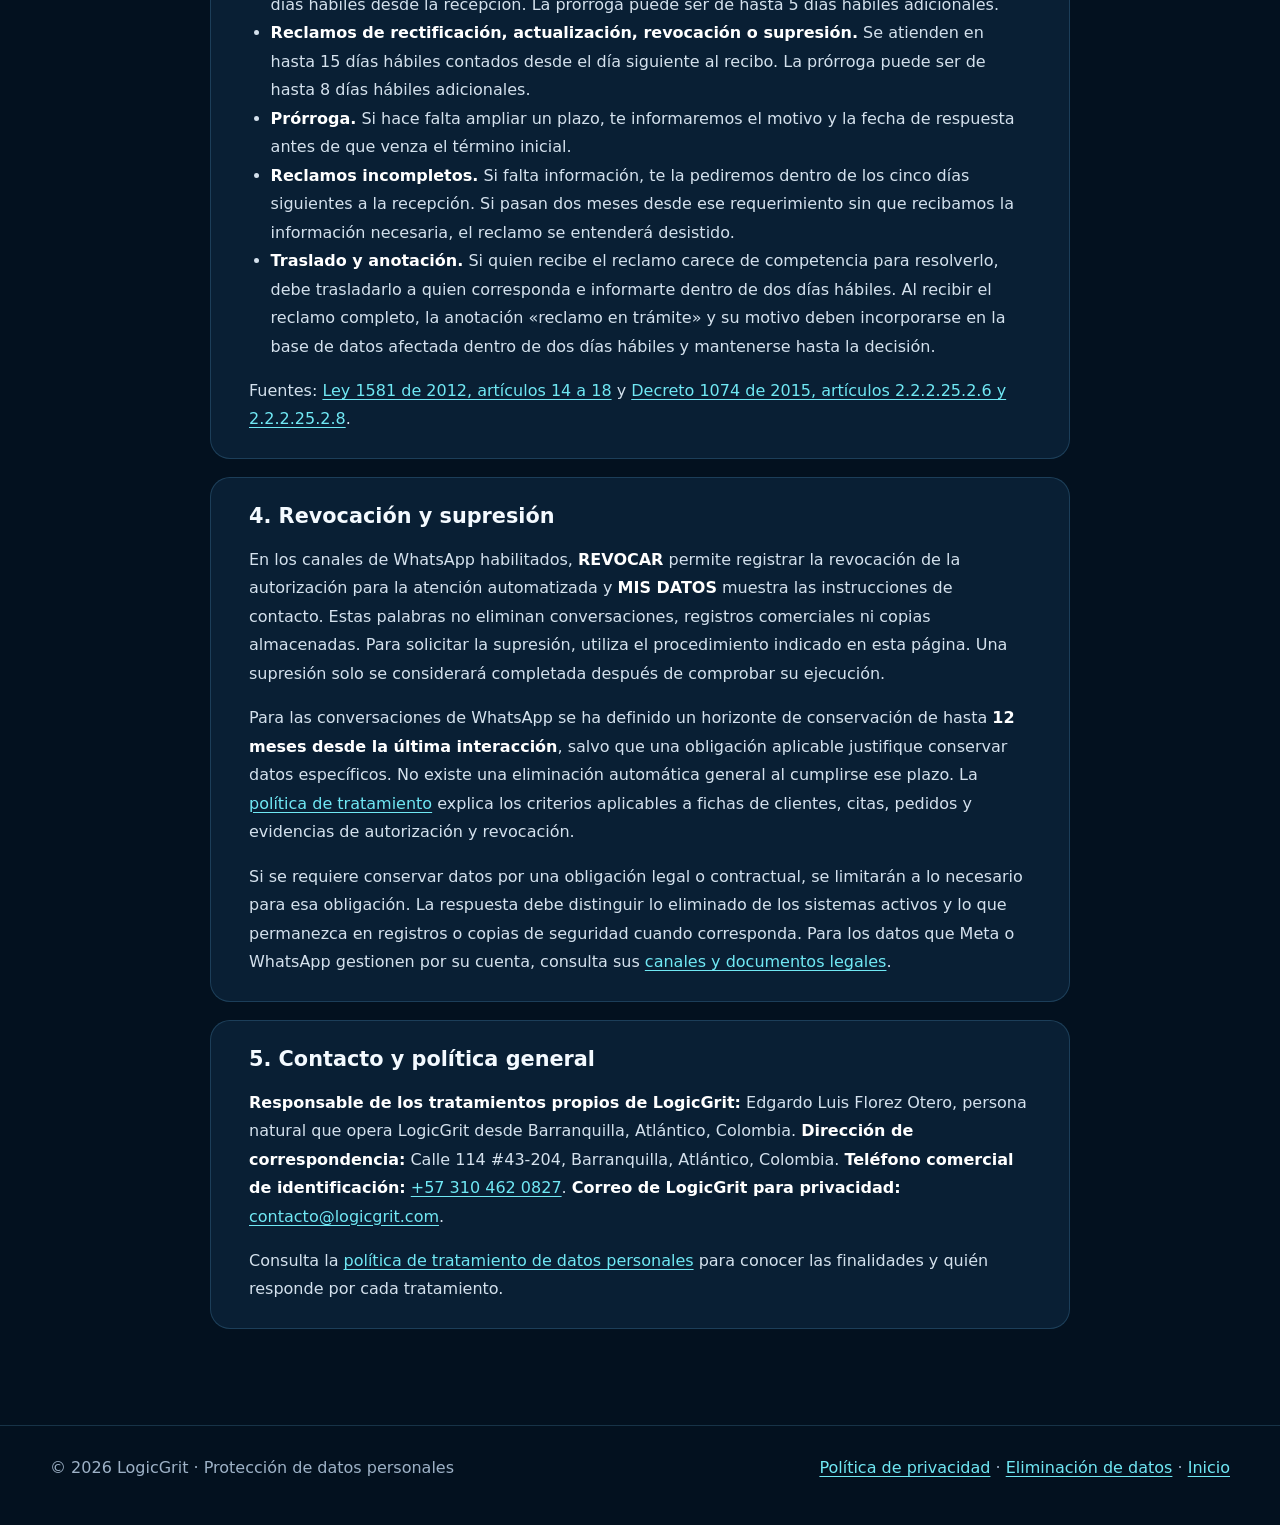
==== commit 97ffacb0: "docs: corregir nombre legal completo según matrícula mercantil" ====
--- a/eliminacion-de-datos/index.html
+++ b/eliminacion-de-datos/index.html
@@ -58,7 +58,7 @@
 </section>
 <section class="legal-section" id="contacto">
 <h2>5. Contacto y política general</h2>
-<p><strong>Responsable de los tratamientos propios de LogicGrit:</strong> Edgardo Florez Otero, persona natural que opera LogicGrit desde Barranquilla, Atlántico, Colombia. <strong>Dirección de correspondencia:</strong> Calle 114 #43-204, Barranquilla, Atlántico, Colombia. <strong>Teléfono comercial de identificación:</strong> <a href="tel:+573104620827">+57 310 462 0827</a>. <strong>Correo de LogicGrit para privacidad:</strong> <a href="mailto:contacto@logicgrit.com">contacto@logicgrit.com</a>.</p>
+<p><strong>Responsable de los tratamientos propios de LogicGrit:</strong> Edgardo Luis Florez Otero, persona natural que opera LogicGrit desde Barranquilla, Atlántico, Colombia. <strong>Dirección de correspondencia:</strong> Calle 114 #43-204, Barranquilla, Atlántico, Colombia. <strong>Teléfono comercial de identificación:</strong> <a href="tel:+573104620827">+57 310 462 0827</a>. <strong>Correo de LogicGrit para privacidad:</strong> <a href="mailto:contacto@logicgrit.com">contacto@logicgrit.com</a>.</p>
 <p>Consulta la <a href="/politica-de-privacidad/">política de tratamiento de datos personales</a> para conocer las finalidades y quién responde por cada tratamiento.</p>
 </section>
 </article>
